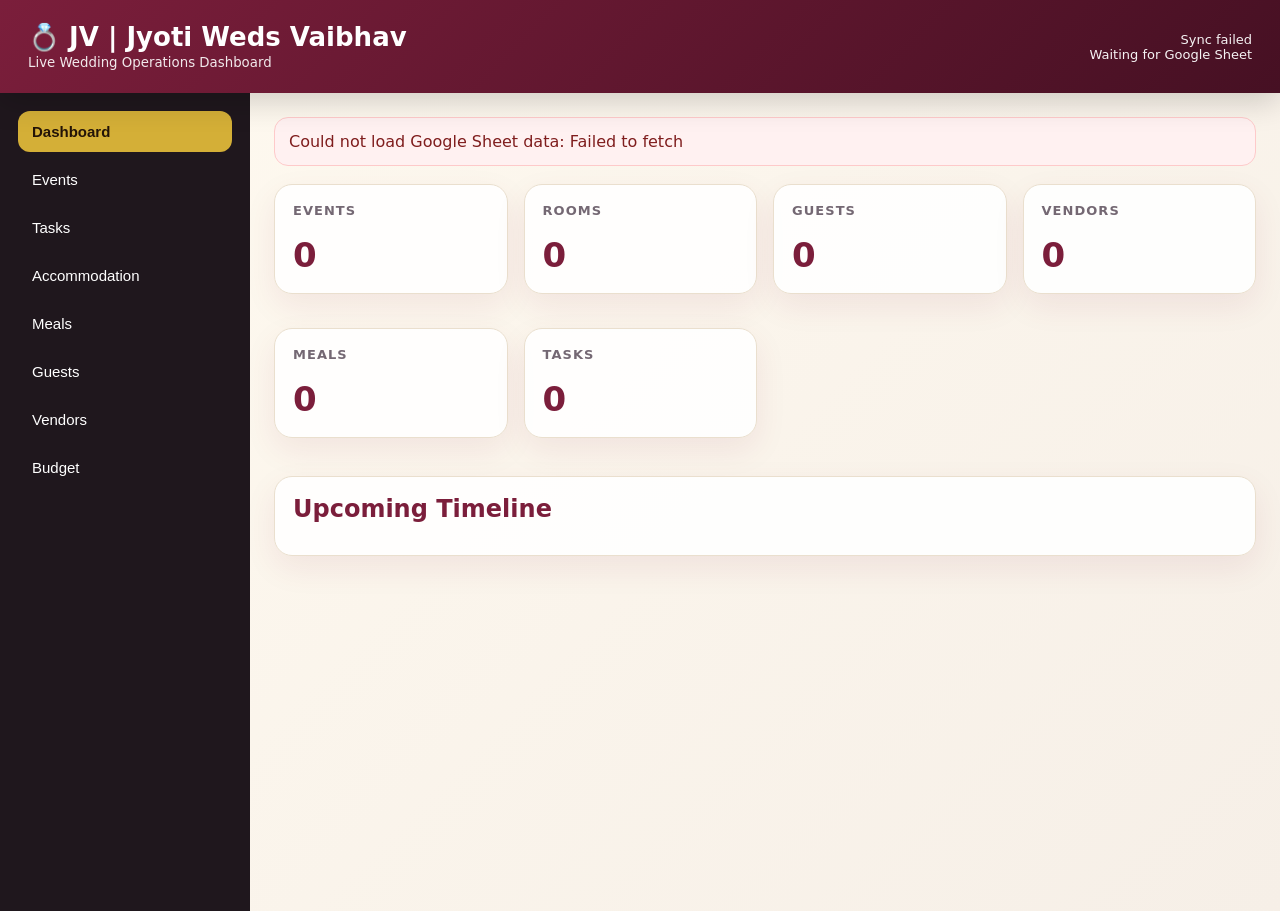
==== index.html @ 9db6c11b "Add files via upload" ====
<!DOCTYPE html>
<html lang="en">
<head>
  <meta charset="UTF-8" />
  <meta name="viewport" content="width=device-width, initial-scale=1.0" />
  <title>JV | Jyoti Weds Vaibhav</title>
  <link rel="stylesheet" href="styles.css" />
</head>
<body>
  <header>
    <div>
      <h1>💍 JV | Jyoti Weds Vaibhav</h1>
      <small>Live Wedding Operations Dashboard</small>
    </div>
    <div class="sync">
      <div id="syncStatus">Connecting...</div>
      <div id="lastUpdated">Waiting for Google Sheet</div>
    </div>
  </header>

  <div class="layout">
    <nav id="nav"></nav>

    <main>
      <div class="error" id="errorBox"></div>

      <section class="tab active" id="Dashboard">
        <div class="grid">
          <div class="card stat"><b>Events</b><strong id="statEvents">0</strong></div>
          <div class="card stat"><b>Rooms</b><strong id="statRooms">0</strong></div>
          <div class="card stat"><b>Guests</b><strong id="statGuests">0</strong></div>
          <div class="card stat"><b>Vendors</b><strong id="statVendors">0</strong></div>
          <div class="card stat"><b>Meals</b><strong id="statMeals">0</strong></div>
          <div class="card stat"><b>Tasks</b><strong id="statTasks">0</strong></div>
        </div>

        <div class="card">
          <h2>Upcoming Timeline</h2>
          <div class="timeline" id="dashboardTimeline"></div>
        </div>
      </section>

      <section class="tab" id="Events"><div class="card"><h2>Events</h2><div id="eventsTable"></div></div></section>
      <section class="tab" id="Tasks"><div class="card"><h2>Master Checklist / Tasks</h2><div id="tasksTable"></div></div></section>
      <section class="tab" id="Accommodation"><div class="card"><h2>Accommodation</h2><div class="room-grid" id="roomsGrid"></div></div></section>
      <section class="tab" id="Meals"><div class="card"><h2>Meals</h2><div id="mealsTable"></div></div></section>
      <section class="tab" id="Guests"><div class="card"><h2>Guests</h2><input class="search" id="guestSearch" placeholder="Search guests, phone, room..." /><div id="guestsTable"></div></div></section>
      <section class="tab" id="Vendors"><div class="card"><h2>Vendors</h2><div id="vendorsTable"></div></div></section>
      <section class="tab" id="Budget"><div class="card"><h2>Budget</h2><div id="budgetTable"></div></div></section>
    </main>
  </div>

  <script src="config.js"></script>
  <script src="app.js"></script>
</body>
</html>
---- styles.css ----
:root {
  --maroon:#7B1E3B;
  --gold:#D4AF37;
  --ivory:#FBF7EF;
  --ink:#241820;
  --muted:#746873;
  --card:#FFFFFF;
  --line:#eadfce;
}

* { box-sizing:border-box; }

body {
  margin:0;
  font-family:Inter, system-ui, -apple-system, BlinkMacSystemFont, "Segoe UI", sans-serif;
  background:linear-gradient(135deg,#fffaf0 0%,#f6efe7 100%);
  color:var(--ink);
}

header {
  background:linear-gradient(135deg,var(--maroon),#461023);
  color:#fff;
  padding:22px 28px;
  display:flex;
  justify-content:space-between;
  align-items:center;
  gap:20px;
  position:sticky;
  top:0;
  z-index:10;
  box-shadow:0 8px 30px rgba(0,0,0,.18);
}

header h1 { margin:0; font-size:26px; }
header small { opacity:.9; }
.sync { text-align:right; font-size:13px; opacity:.95; }

.layout {
  display:grid;
  grid-template-columns:250px 1fr;
  min-height:calc(100vh - 82px);
}

nav {
  background:#1f171d;
  color:white;
  padding:18px;
  position:sticky;
  top:82px;
  height:calc(100vh - 82px);
  overflow:auto;
}

nav button {
  display:block;
  width:100%;
  border:0;
  color:white;
  background:transparent;
  padding:12px 14px;
  border-radius:12px;
  text-align:left;
  cursor:pointer;
  margin-bottom:7px;
  font-size:15px;
}

nav button.active,
nav button:hover {
  background:var(--gold);
  color:#231408;
  font-weight:700;
}

main { padding:24px; overflow:auto; }
.tab { display:none; }
.tab.active { display:block; }

.grid {
  display:grid;
  grid-template-columns:repeat(auto-fit,minmax(210px,1fr));
  gap:16px;
  margin-bottom:20px;
}

.card {
  background:rgba(255,255,255,.9);
  border:1px solid var(--line);
  border-radius:18px;
  padding:18px;
  box-shadow:0 12px 32px rgba(123,30,59,.08);
  margin-bottom:18px;
}

.stat {
  min-height:110px;
  display:flex;
  flex-direction:column;
  justify-content:space-between;
}

.stat b {
  color:var(--muted);
  font-size:13px;
  text-transform:uppercase;
  letter-spacing:.08em;
}

.stat strong {
  font-size:34px;
  color:var(--maroon);
}

h2 { margin:0 0 14px; color:var(--maroon); }
h3 { margin:0 0 10px; }

table {
  width:100%;
  border-collapse:collapse;
  background:white;
  border-radius:14px;
  overflow:hidden;
}

th, td {
  padding:11px 12px;
  border-bottom:1px solid #eee4d8;
  text-align:left;
  font-size:14px;
  vertical-align:top;
}

th {
  background:#f5eadb;
  color:#4a2432;
}

.pill {
  display:inline-block;
  padding:4px 9px;
  border-radius:999px;
  background:#f1e7d8;
  font-size:12px;
  font-weight:700;
}

.status-completed { background:#dcfce7; color:#166534; }
.status-in-progress { background:#fef3c7; color:#92400e; }
.status-pending,
.status-planned,
.status-not-started { background:#f1e7d8; color:#5a3920; }
.status-cancelled { background:#fee2e2; color:#991b1b; }

.timeline {
  border-left:4px solid var(--gold);
  padding-left:18px;
}

.event {
  position:relative;
  padding:0 0 18px 0;
}

.event:before {
  content:"";
  position:absolute;
  left:-28px;
  top:4px;
  width:14px;
  height:14px;
  background:var(--maroon);
  border:3px solid var(--gold);
  border-radius:50%;
}

.room-grid {
  display:grid;
  grid-template-columns:repeat(auto-fit,minmax(160px,1fr));
  gap:14px;
}

.room-card {
  background:white;
  border:1px solid var(--line);
  border-radius:16px;
  padding:14px;
}

.search {
  width:100%;
  max-width:420px;
  padding:12px 14px;
  border-radius:12px;
  border:1px solid var(--line);
  margin-bottom:14px;
  font-size:15px;
}

.error {
  background:#fff1f1;
  border:1px solid #fecaca;
  color:#7f1d1d;
  padding:14px;
  border-radius:14px;
  margin-bottom:18px;
  display:none;
}

@media(max-width:800px) {
  header { display:block; }
  .sync { text-align:left; margin-top:8px; }
  .layout { grid-template-columns:1fr; }
  nav {
    position:relative;
    top:auto;
    height:auto;
    display:flex;
    overflow:auto;
    gap:8px;
  }
  nav button {
    white-space:nowrap;
    margin-bottom:0;
  }
}
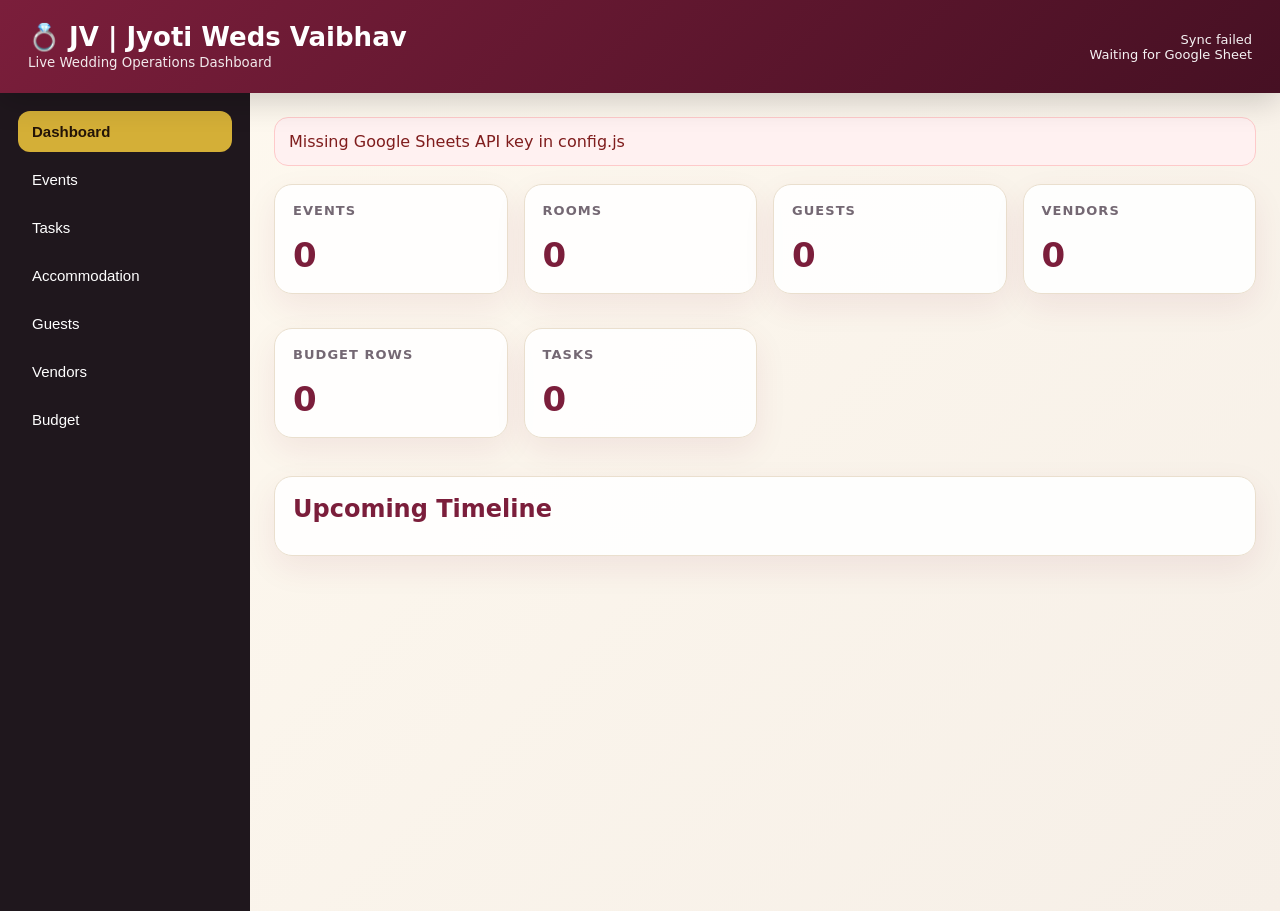
==== commit dad5268a: "Add files via upload" ====
--- a/index.html
+++ b/index.html
@@ -30,7 +30,7 @@
           <div class="card stat"><b>Rooms</b><strong id="statRooms">0</strong></div>
           <div class="card stat"><b>Guests</b><strong id="statGuests">0</strong></div>
           <div class="card stat"><b>Vendors</b><strong id="statVendors">0</strong></div>
-          <div class="card stat"><b>Meals</b><strong id="statMeals">0</strong></div>
+          <div class="card stat"><b>Budget Rows</b><strong id="statBudget">0</strong></div>
           <div class="card stat"><b>Tasks</b><strong id="statTasks">0</strong></div>
         </div>
 
@@ -42,8 +42,7 @@
 
       <section class="tab" id="Events"><div class="card"><h2>Events</h2><div id="eventsTable"></div></div></section>
       <section class="tab" id="Tasks"><div class="card"><h2>Master Checklist / Tasks</h2><div id="tasksTable"></div></div></section>
-      <section class="tab" id="Accommodation"><div class="card"><h2>Accommodation</h2><div class="room-grid" id="roomsGrid"></div></div></section>
-      <section class="tab" id="Meals"><div class="card"><h2>Meals</h2><div id="mealsTable"></div></div></section>
+      <section class="tab" id="Accommodation"><div class="card"><h2>Accommodation</h2><div id="roomsTable"></div></div></section>
       <section class="tab" id="Guests"><div class="card"><h2>Guests</h2><input class="search" id="guestSearch" placeholder="Search guests, phone, room..." /><div id="guestsTable"></div></div></section>
       <section class="tab" id="Vendors"><div class="card"><h2>Vendors</h2><div id="vendorsTable"></div></div></section>
       <section class="tab" id="Budget"><div class="card"><h2>Budget</h2><div id="budgetTable"></div></div></section>
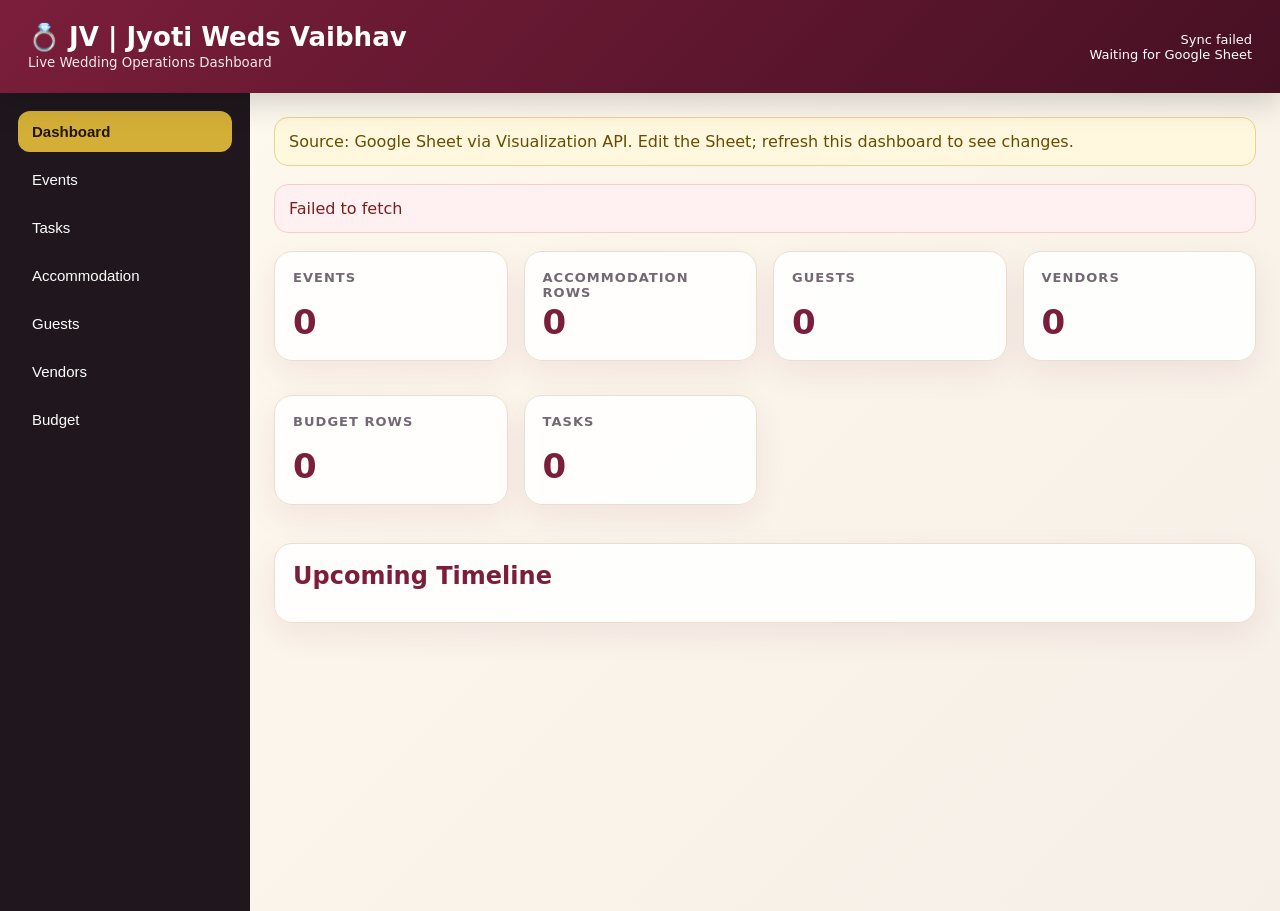
==== commit 3a088553: "Add files via upload" ====
--- a/index.html
+++ b/index.html
@@ -22,12 +22,15 @@
     <nav id="nav"></nav>
 
     <main>
+      <div class="notice">
+        Source: Google Sheet via Visualization API. Edit the Sheet; refresh this dashboard to see changes.
+      </div>
       <div class="error" id="errorBox"></div>
 
       <section class="tab active" id="Dashboard">
         <div class="grid">
           <div class="card stat"><b>Events</b><strong id="statEvents">0</strong></div>
-          <div class="card stat"><b>Rooms</b><strong id="statRooms">0</strong></div>
+          <div class="card stat"><b>Accommodation Rows</b><strong id="statRooms">0</strong></div>
           <div class="card stat"><b>Guests</b><strong id="statGuests">0</strong></div>
           <div class="card stat"><b>Vendors</b><strong id="statVendors">0</strong></div>
           <div class="card stat"><b>Budget Rows</b><strong id="statBudget">0</strong></div>
--- a/styles.css
+++ b/styles.css
@@ -1,10 +1,8 @@
 :root {
   --maroon:#7B1E3B;
   --gold:#D4AF37;
-  --ivory:#FBF7EF;
   --ink:#241820;
   --muted:#746873;
-  --card:#FFFFFF;
   --line:#eadfce;
 }
 
@@ -13,7 +11,7 @@
 body {
   margin:0;
   font-family:Inter, system-ui, -apple-system, BlinkMacSystemFont, "Segoe UI", sans-serif;
-  background:linear-gradient(135deg,#fffaf0 0%,#f6efe7 100%);
+  background:linear-gradient(135deg,#fffaf0,#f6efe7);
   color:var(--ink);
 }
 
@@ -33,7 +31,7 @@
 
 header h1 { margin:0; font-size:26px; }
 header small { opacity:.9; }
-.sync { text-align:right; font-size:13px; opacity:.95; }
+.sync { text-align:right; font-size:13px; }
 
 .layout {
   display:grid;
@@ -173,19 +171,6 @@
   border-radius:50%;
 }
 
-.room-grid {
-  display:grid;
-  grid-template-columns:repeat(auto-fit,minmax(160px,1fr));
-  gap:14px;
-}
-
-.room-card {
-  background:white;
-  border:1px solid var(--line);
-  border-radius:16px;
-  padding:14px;
-}
-
 .search {
   width:100%;
   max-width:420px;
@@ -194,6 +179,15 @@
   border:1px solid var(--line);
   margin-bottom:14px;
   font-size:15px;
+}
+
+.notice {
+  background:#fff8df;
+  border:1px solid #ead487;
+  color:#684c00;
+  padding:14px;
+  border-radius:14px;
+  margin-bottom:18px;
 }
 
 .error {
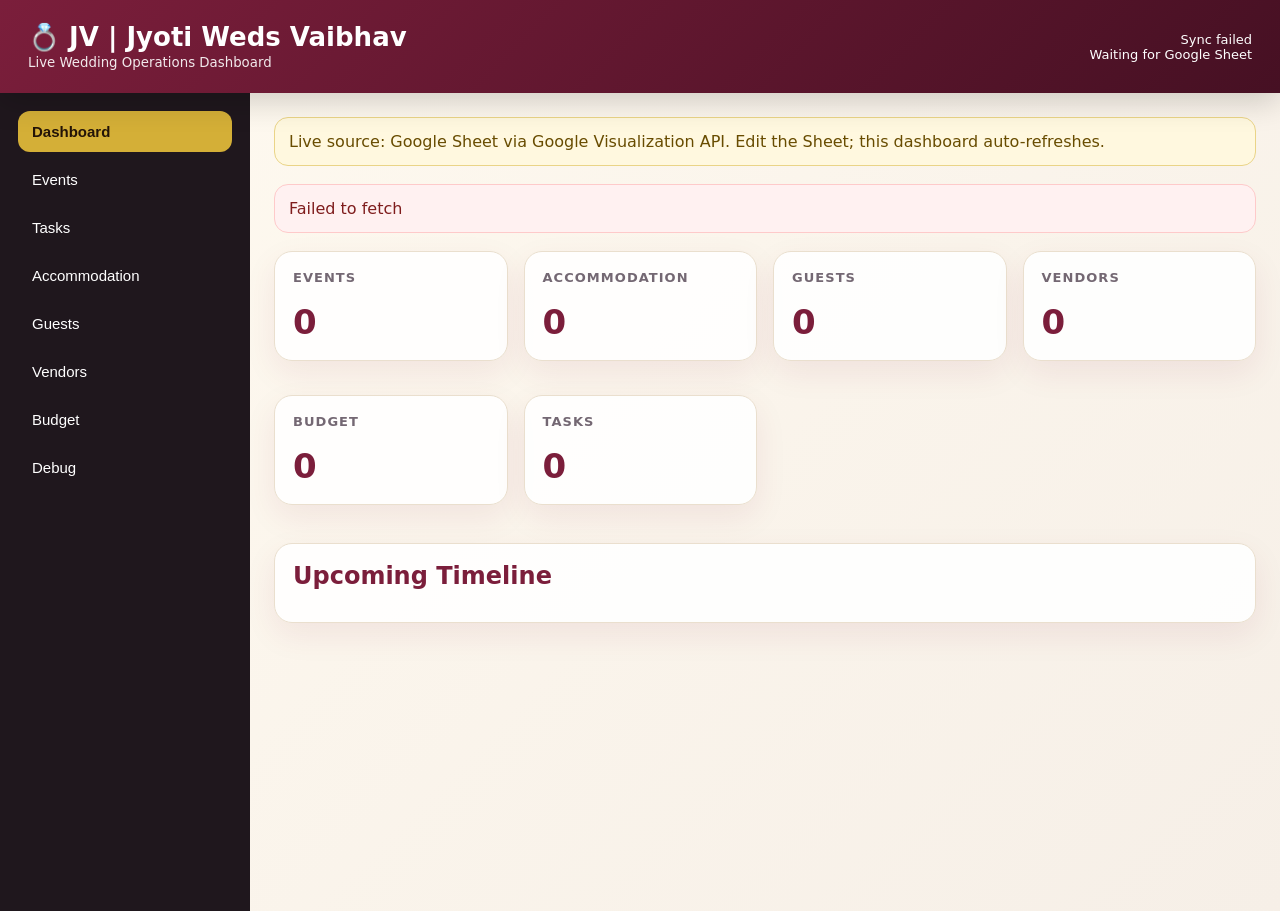
==== commit b10d629f: "Add files via upload" ====
--- a/index.html
+++ b/index.html
@@ -23,17 +23,18 @@
 
     <main>
       <div class="notice">
-        Source: Google Sheet via Visualization API. Edit the Sheet; refresh this dashboard to see changes.
+        Live source: Google Sheet via Google Visualization API. Edit the Sheet; this dashboard auto-refreshes.
       </div>
+
       <div class="error" id="errorBox"></div>
 
       <section class="tab active" id="Dashboard">
         <div class="grid">
           <div class="card stat"><b>Events</b><strong id="statEvents">0</strong></div>
-          <div class="card stat"><b>Accommodation Rows</b><strong id="statRooms">0</strong></div>
+          <div class="card stat"><b>Accommodation</b><strong id="statRooms">0</strong></div>
           <div class="card stat"><b>Guests</b><strong id="statGuests">0</strong></div>
           <div class="card stat"><b>Vendors</b><strong id="statVendors">0</strong></div>
-          <div class="card stat"><b>Budget Rows</b><strong id="statBudget">0</strong></div>
+          <div class="card stat"><b>Budget</b><strong id="statBudget">0</strong></div>
           <div class="card stat"><b>Tasks</b><strong id="statTasks">0</strong></div>
         </div>
 
@@ -49,10 +50,11 @@
       <section class="tab" id="Guests"><div class="card"><h2>Guests</h2><input class="search" id="guestSearch" placeholder="Search guests, phone, room..." /><div id="guestsTable"></div></div></section>
       <section class="tab" id="Vendors"><div class="card"><h2>Vendors</h2><div id="vendorsTable"></div></div></section>
       <section class="tab" id="Budget"><div class="card"><h2>Budget</h2><div id="budgetTable"></div></div></section>
+      <section class="tab" id="Debug"><div class="card"><h2>Debug</h2><pre id="debugBox">Loading...</pre></div></section>
     </main>
   </div>
 
-  <script src="config.js"></script>
-  <script src="app.js"></script>
+  <script src="config.js?v=visualization-api-v2"></script>
+  <script src="app.js?v=visualization-api-v2"></script>
 </body>
 </html>
--- a/styles.css
+++ b/styles.css
@@ -5,16 +5,13 @@
   --muted:#746873;
   --line:#eadfce;
 }
-
 * { box-sizing:border-box; }
-
 body {
   margin:0;
   font-family:Inter, system-ui, -apple-system, BlinkMacSystemFont, "Segoe UI", sans-serif;
   background:linear-gradient(135deg,#fffaf0,#f6efe7);
   color:var(--ink);
 }
-
 header {
   background:linear-gradient(135deg,var(--maroon),#461023);
   color:#fff;
@@ -28,17 +25,10 @@
   z-index:10;
   box-shadow:0 8px 30px rgba(0,0,0,.18);
 }
-
 header h1 { margin:0; font-size:26px; }
 header small { opacity:.9; }
 .sync { text-align:right; font-size:13px; }
-
-.layout {
-  display:grid;
-  grid-template-columns:250px 1fr;
-  min-height:calc(100vh - 82px);
-}
-
+.layout { display:grid; grid-template-columns:250px 1fr; min-height:calc(100vh - 82px); }
 nav {
   background:#1f171d;
   color:white;
@@ -48,7 +38,6 @@
   height:calc(100vh - 82px);
   overflow:auto;
 }
-
 nav button {
   display:block;
   width:100%;
@@ -62,25 +51,11 @@
   margin-bottom:7px;
   font-size:15px;
 }
-
-nav button.active,
-nav button:hover {
-  background:var(--gold);
-  color:#231408;
-  font-weight:700;
-}
-
+nav button.active, nav button:hover { background:var(--gold); color:#231408; font-weight:700; }
 main { padding:24px; overflow:auto; }
 .tab { display:none; }
 .tab.active { display:block; }
-
-.grid {
-  display:grid;
-  grid-template-columns:repeat(auto-fit,minmax(210px,1fr));
-  gap:16px;
-  margin-bottom:20px;
-}
-
+.grid { display:grid; grid-template-columns:repeat(auto-fit,minmax(210px,1fr)); gap:16px; margin-bottom:20px; }
 .card {
   background:rgba(255,255,255,.9);
   border:1px solid var(--line);
@@ -89,76 +64,21 @@
   box-shadow:0 12px 32px rgba(123,30,59,.08);
   margin-bottom:18px;
 }
-
-.stat {
-  min-height:110px;
-  display:flex;
-  flex-direction:column;
-  justify-content:space-between;
-}
-
-.stat b {
-  color:var(--muted);
-  font-size:13px;
-  text-transform:uppercase;
-  letter-spacing:.08em;
-}
-
-.stat strong {
-  font-size:34px;
-  color:var(--maroon);
-}
-
+.stat { min-height:110px; display:flex; flex-direction:column; justify-content:space-between; }
+.stat b { color:var(--muted); font-size:13px; text-transform:uppercase; letter-spacing:.08em; }
+.stat strong { font-size:34px; color:var(--maroon); }
 h2 { margin:0 0 14px; color:var(--maroon); }
 h3 { margin:0 0 10px; }
-
-table {
-  width:100%;
-  border-collapse:collapse;
-  background:white;
-  border-radius:14px;
-  overflow:hidden;
-}
-
-th, td {
-  padding:11px 12px;
-  border-bottom:1px solid #eee4d8;
-  text-align:left;
-  font-size:14px;
-  vertical-align:top;
-}
-
-th {
-  background:#f5eadb;
-  color:#4a2432;
-}
-
-.pill {
-  display:inline-block;
-  padding:4px 9px;
-  border-radius:999px;
-  background:#f1e7d8;
-  font-size:12px;
-  font-weight:700;
-}
-
+table { width:100%; border-collapse:collapse; background:white; border-radius:14px; overflow:hidden; }
+th, td { padding:11px 12px; border-bottom:1px solid #eee4d8; text-align:left; font-size:14px; vertical-align:top; }
+th { background:#f5eadb; color:#4a2432; }
+.pill { display:inline-block; padding:4px 9px; border-radius:999px; background:#f1e7d8; font-size:12px; font-weight:700; }
 .status-completed { background:#dcfce7; color:#166534; }
 .status-in-progress { background:#fef3c7; color:#92400e; }
-.status-pending,
-.status-planned,
-.status-not-started { background:#f1e7d8; color:#5a3920; }
+.status-pending, .status-planned, .status-not-started { background:#f1e7d8; color:#5a3920; }
 .status-cancelled { background:#fee2e2; color:#991b1b; }
-
-.timeline {
-  border-left:4px solid var(--gold);
-  padding-left:18px;
-}
-
-.event {
-  position:relative;
-  padding:0 0 18px 0;
-}
-
+.timeline { border-left:4px solid var(--gold); padding-left:18px; }
+.event { position:relative; padding:0 0 18px 0; }
 .event:before {
   content:"";
   position:absolute;
@@ -170,17 +90,7 @@
   border:3px solid var(--gold);
   border-radius:50%;
 }
-
-.search {
-  width:100%;
-  max-width:420px;
-  padding:12px 14px;
-  border-radius:12px;
-  border:1px solid var(--line);
-  margin-bottom:14px;
-  font-size:15px;
-}
-
+.search { width:100%; max-width:420px; padding:12px 14px; border-radius:12px; border:1px solid var(--line); margin-bottom:14px; font-size:15px; }
 .notice {
   background:#fff8df;
   border:1px solid #ead487;
@@ -189,7 +99,6 @@
   border-radius:14px;
   margin-bottom:18px;
 }
-
 .error {
   background:#fff1f1;
   border:1px solid #fecaca;
@@ -199,21 +108,18 @@
   margin-bottom:18px;
   display:none;
 }
-
+pre {
+  white-space:pre-wrap;
+  background:#241820;
+  color:#fff8df;
+  padding:14px;
+  border-radius:12px;
+  overflow:auto;
+}
 @media(max-width:800px) {
   header { display:block; }
   .sync { text-align:left; margin-top:8px; }
   .layout { grid-template-columns:1fr; }
-  nav {
-    position:relative;
-    top:auto;
-    height:auto;
-    display:flex;
-    overflow:auto;
-    gap:8px;
-  }
-  nav button {
-    white-space:nowrap;
-    margin-bottom:0;
-  }
+  nav { position:relative; top:auto; height:auto; display:flex; overflow:auto; gap:8px; }
+  nav button { white-space:nowrap; margin-bottom:0; }
 }
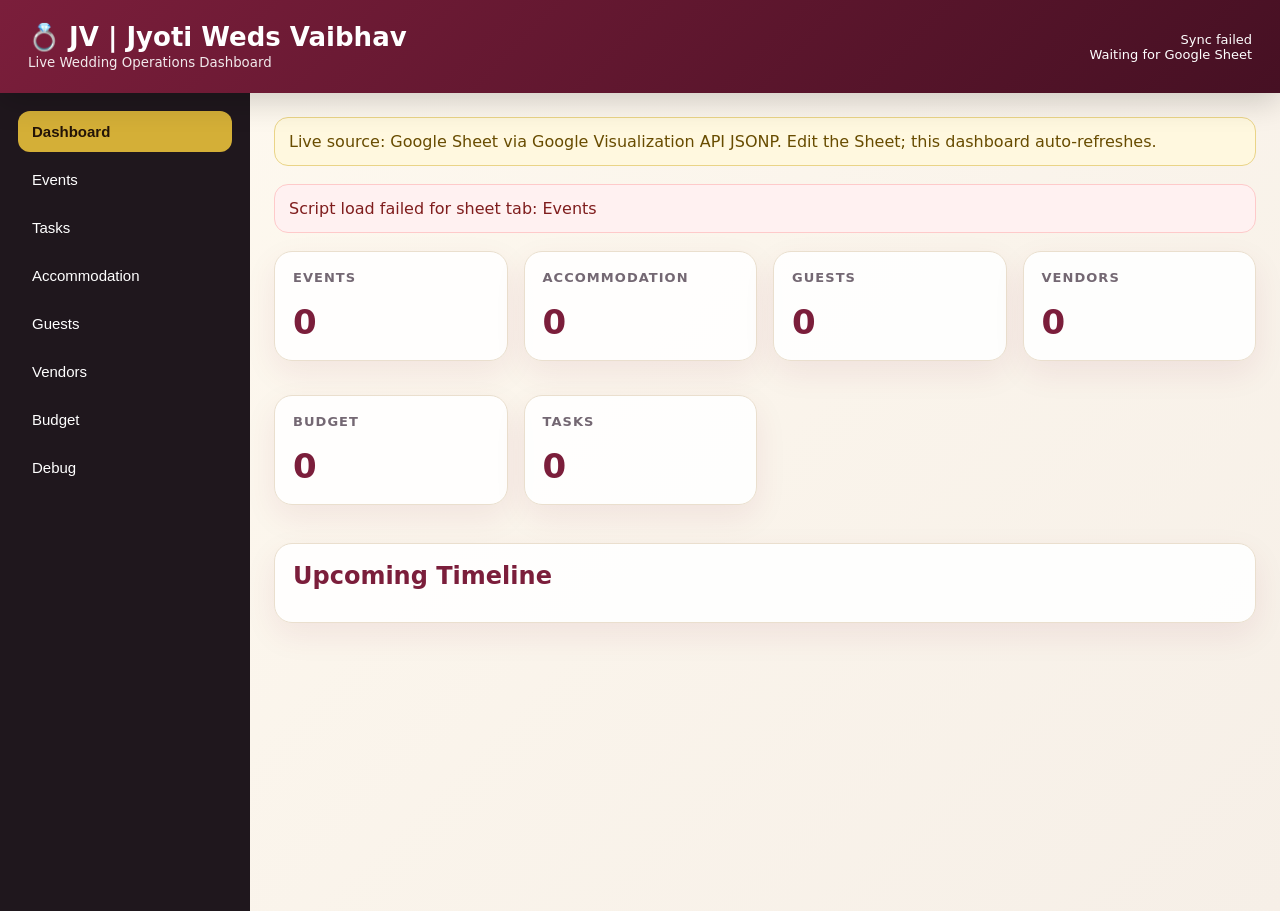
==== commit f3a139f7: "Add files via upload" ====
--- a/index.html
+++ b/index.html
@@ -4,7 +4,7 @@
   <meta charset="UTF-8" />
   <meta name="viewport" content="width=device-width, initial-scale=1.0" />
   <title>JV | Jyoti Weds Vaibhav</title>
-  <link rel="stylesheet" href="styles.css" />
+  <link rel="stylesheet" href="styles.css?v=jsonp-v3" />
 </head>
 <body>
   <header>
@@ -23,7 +23,7 @@
 
     <main>
       <div class="notice">
-        Live source: Google Sheet via Google Visualization API. Edit the Sheet; this dashboard auto-refreshes.
+        Live source: Google Sheet via Google Visualization API JSONP. Edit the Sheet; this dashboard auto-refreshes.
       </div>
 
       <div class="error" id="errorBox"></div>
@@ -54,7 +54,7 @@
     </main>
   </div>
 
-  <script src="config.js?v=visualization-api-v2"></script>
-  <script src="app.js?v=visualization-api-v2"></script>
+  <script src="config.js?v=jsonp-v3"></script>
+  <script src="app.js?v=jsonp-v3"></script>
 </body>
 </html>
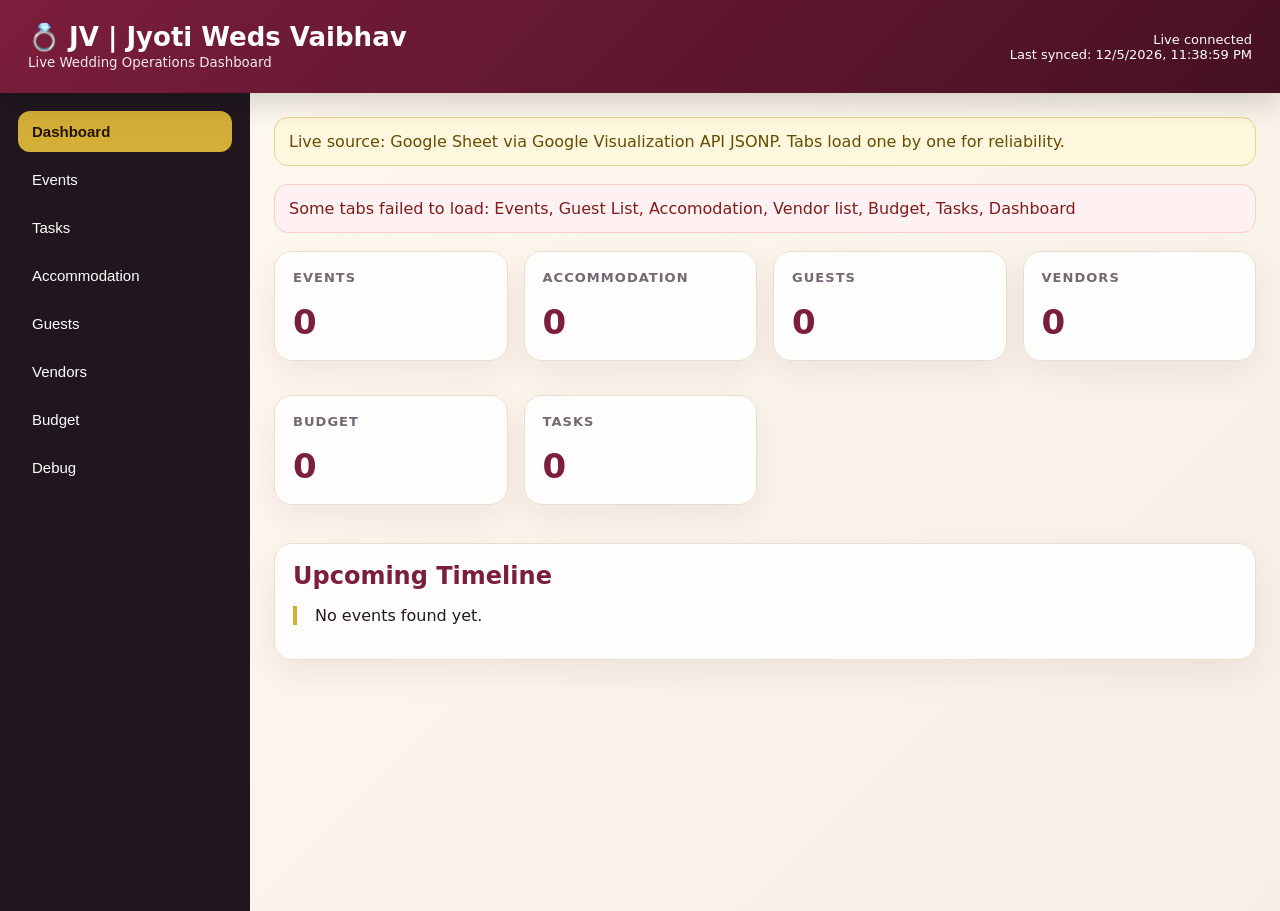
==== commit 072aaa4a: "Add files via upload" ====
--- a/index.html
+++ b/index.html
@@ -4,7 +4,7 @@
   <meta charset="UTF-8" />
   <meta name="viewport" content="width=device-width, initial-scale=1.0" />
   <title>JV | Jyoti Weds Vaibhav</title>
-  <link rel="stylesheet" href="styles.css?v=jsonp-v3" />
+  <link rel="stylesheet" href="styles.css?v=sequential-v4" />
 </head>
 <body>
   <header>
@@ -23,7 +23,7 @@
 
     <main>
       <div class="notice">
-        Live source: Google Sheet via Google Visualization API JSONP. Edit the Sheet; this dashboard auto-refreshes.
+        Live source: Google Sheet via Google Visualization API JSONP. Tabs load one by one for reliability.
       </div>
 
       <div class="error" id="errorBox"></div>
@@ -54,7 +54,7 @@
     </main>
   </div>
 
-  <script src="config.js?v=jsonp-v3"></script>
-  <script src="app.js?v=jsonp-v3"></script>
+  <script src="config.js?v=sequential-v4"></script>
+  <script src="app.js?v=sequential-v4"></script>
 </body>
 </html>
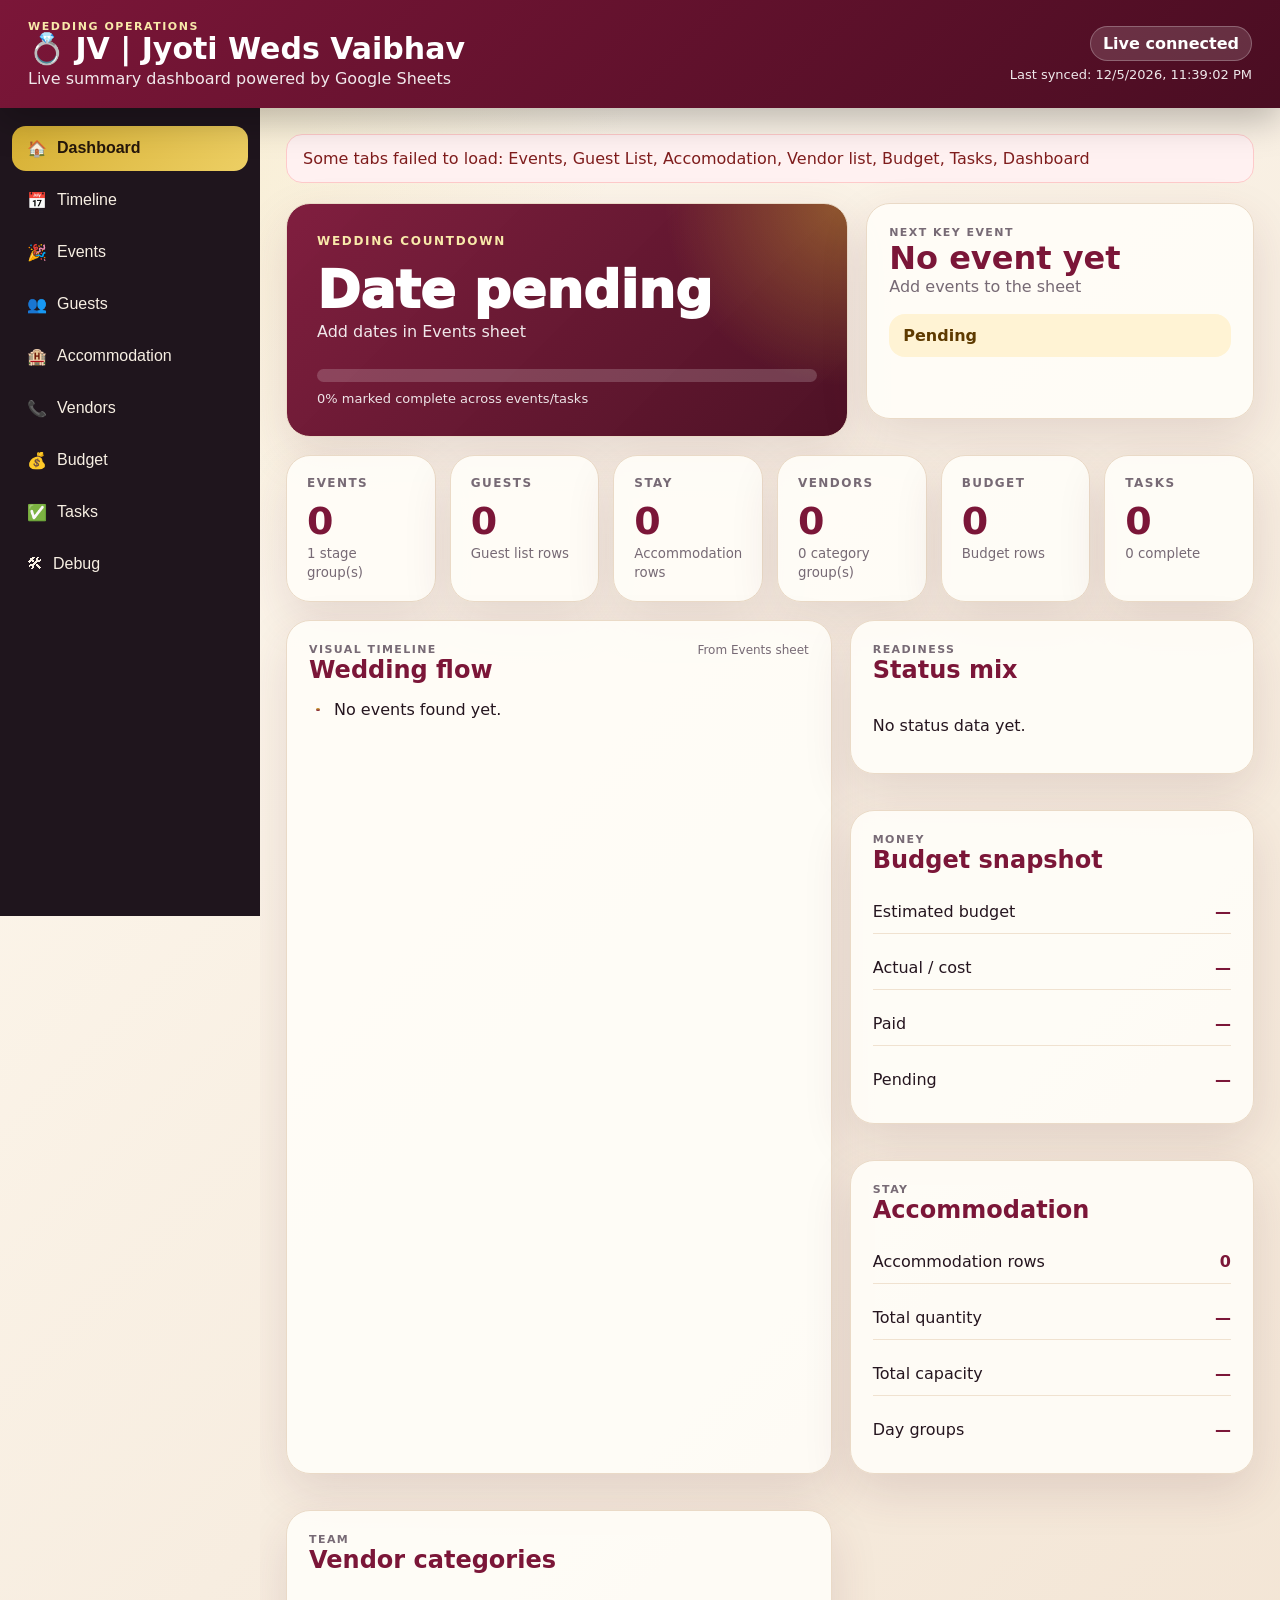
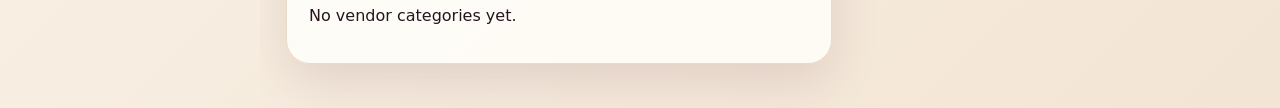
==== commit 928f7dc4: "Rename JV_Beautiful_Dashboard.html to index.html" ====
--- a/index.html
+++ b/index.html
@@ -1,60 +1,718 @@
 <!DOCTYPE html>
 <html lang="en">
 <head>
-  <meta charset="UTF-8" />
-  <meta name="viewport" content="width=device-width, initial-scale=1.0" />
-  <title>JV | Jyoti Weds Vaibhav</title>
-  <link rel="stylesheet" href="styles.css?v=sequential-v4" />
+<meta charset="UTF-8" />
+<meta name="viewport" content="width=device-width, initial-scale=1.0" />
+<title>JV | Jyoti Weds Vaibhav</title>
+<style>
+:root {
+  --maroon:#7b1638;
+  --maroon2:#4a0d22;
+  --gold:#d6af32;
+  --cream:#fff8ed;
+  --card:#fffdf8;
+  --ink:#25151f;
+  --muted:#776a75;
+  --line:#eadac7;
+  --green:#15803d;
+  --amber:#a16207;
+  --red:#b91c1c;
+  --shadow:0 18px 48px rgba(92, 35, 55, .13);
+}
+* { box-sizing:border-box; }
+body {
+  margin:0;
+  font-family:Inter, system-ui, -apple-system, BlinkMacSystemFont, "Segoe UI", sans-serif;
+  color:var(--ink);
+  background:
+    radial-gradient(circle at top left, rgba(214,175,50,.20), transparent 30%),
+    linear-gradient(135deg,#fffaf0,#f7ede0 60%,#f3e5d5);
+}
+.topbar {
+  min-height:92px;
+  padding:20px 28px;
+  background:linear-gradient(135deg,var(--maroon),var(--maroon2));
+  color:white;
+  display:flex;
+  justify-content:space-between;
+  align-items:center;
+  position:sticky;
+  top:0;
+  z-index:20;
+  box-shadow:0 12px 34px rgba(0,0,0,.25);
+}
+.topbar h1 { margin:0; font-size:30px; line-height:1.05; }
+.topbar p { margin:4px 0 0; opacity:.9; }
+.eyebrow {
+  text-transform:uppercase;
+  letter-spacing:.14em;
+  font-size:11px;
+  font-weight:900;
+  color:#f8e9aa;
+}
+.sync { text-align:right; }
+.sync-pill {
+  display:inline-flex;
+  padding:7px 12px;
+  border-radius:999px;
+  background:rgba(255,255,255,.14);
+  border:1px solid rgba(255,255,255,.25);
+  font-weight:800;
+}
+.sync-time { margin-top:6px; font-size:13px; opacity:.9; }
+
+.shell { display:grid; grid-template-columns:260px 1fr; min-height:calc(100vh - 92px); }
+.sidebar {
+  background:#1f151d;
+  padding:18px 12px;
+  position:sticky;
+  top:92px;
+  height:calc(100vh - 92px);
+  overflow:auto;
+}
+.sidebar button {
+  width:100%;
+  border:0;
+  background:transparent;
+  color:#f7efe3;
+  display:flex;
+  gap:10px;
+  align-items:center;
+  padding:13px 15px;
+  margin-bottom:7px;
+  border-radius:14px;
+  font-size:16px;
+  cursor:pointer;
+  text-align:left;
+}
+.sidebar button.active,.sidebar button:hover {
+  background:linear-gradient(135deg,var(--gold),#edcf64);
+  color:#25170b;
+  font-weight:900;
+}
+main { padding:26px; overflow:auto; }
+.tab { display:none; }
+.tab.active { display:block; }
+.notice,.error {
+  border-radius:16px;
+  padding:14px 16px;
+  margin-bottom:20px;
+  border:1px solid;
+}
+.notice { background:#fff8df; border-color:#ead487; color:#684c00; }
+.error { background:#fff1f1; border-color:#fecaca; color:#7f1d1d; display:none; }
+
+.hero-grid { display:grid; grid-template-columns:1.45fr 1fr; gap:18px; margin-bottom:18px; }
+.hero,.panel,.kpi {
+  background:rgba(255,253,248,.93);
+  border:1px solid var(--line);
+  border-radius:24px;
+  box-shadow:var(--shadow);
+}
+.hero {
+  min-height:230px;
+  padding:30px;
+  color:white;
+  background:
+    radial-gradient(circle at top right, rgba(214,175,50,.43), transparent 30%),
+    linear-gradient(135deg,rgba(123,22,56,.96),rgba(74,13,34,.98));
+}
+.hero-label { text-transform:uppercase; letter-spacing:.14em; font-size:12px; font-weight:900; color:#f8e9aa; }
+.hero-title { font-size:52px; font-weight:950; margin:12px 0 2px; }
+.hero-subtitle { opacity:.9; }
+.progress-track { height:13px; border-radius:999px; overflow:hidden; background:rgba(255,255,255,.18); margin-top:28px; }
+.progress-fill { height:100%; width:0%; border-radius:999px; background:linear-gradient(90deg,var(--gold),#fff1b8); }
+.progress-caption { margin-top:9px; font-size:13px; opacity:.88; }
+
+.next { padding:24px; }
+.kicker { text-transform:uppercase; letter-spacing:.13em; color:var(--muted); font-size:11px; font-weight:900; }
+.next h2 { margin:10px 0 8px; font-size:32px; color:var(--maroon); }
+.muted { color:var(--muted); }
+.status-large {
+  margin-top:18px;
+  padding:12px 14px;
+  border-radius:16px;
+  background:#fff3d4;
+  color:#5e3a00;
+  font-weight:900;
+}
+
+.kpi-grid { display:grid; grid-template-columns:repeat(6,minmax(135px,1fr)); gap:14px; margin-bottom:18px; }
+.kpi { padding:20px; }
+.kpi span { display:block; color:var(--muted); font-size:12px; font-weight:900; text-transform:uppercase; letter-spacing:.12em; }
+.kpi strong { display:block; color:var(--maroon); font-size:38px; margin-top:9px; }
+.kpi small { color:var(--muted); }
+
+.dashboard-grid { display:grid; grid-template-columns:1.35fr 1fr; gap:18px; }
+.panel { padding:22px; margin-bottom:18px; }
+.panel.wide { grid-row:span 3; }
+.panel-head { display:flex; justify-content:space-between; gap:12px; margin-bottom:16px; }
+.panel h2 { margin:0; color:var(--maroon); }
+.tiny { color:var(--muted); font-size:12px; }
+
+.timeline { position:relative; padding-left:25px; }
+.timeline:before { content:""; position:absolute; left:7px; top:8px; bottom:8px; width:4px; border-radius:999px; background:linear-gradient(var(--gold),var(--maroon)); }
+.timeline-item { position:relative; padding:0 0 23px 18px; }
+.timeline-dot { position:absolute; left:-25px; top:4px; width:18px; height:18px; border-radius:999px; background:var(--maroon); border:4px solid var(--gold); }
+.timeline-title { font-size:18px; font-weight:950; }
+.timeline-meta { margin-top:4px; font-weight:800; }
+.timeline-note { margin-top:2px; color:var(--muted); font-size:13px; }
+
+.full-timeline { display:grid; gap:18px; }
+.date-group { background:white; border:1px solid var(--line); border-radius:20px; overflow:hidden; }
+.date-heading { padding:14px 18px; background:#f7ead5; color:var(--maroon); font-weight:950; }
+.date-events { padding:15px 18px; }
+
+.bar-list { display:grid; gap:12px; }
+.bar-row { display:grid; grid-template-columns:110px 1fr 42px; gap:10px; align-items:center; }
+.bar-track { height:12px; border-radius:999px; background:#f1e7d8; overflow:hidden; }
+.bar-fill { height:100%; border-radius:999px; background:linear-gradient(90deg,var(--maroon),var(--gold)); }
+
+.snapshot { display:grid; gap:12px; }
+.snapshot-row { display:flex; justify-content:space-between; gap:12px; padding:12px 0; border-bottom:1px solid #f0e2d0; }
+.snapshot-row:last-child { border-bottom:0; }
+.snapshot-row strong { color:var(--maroon); }
+.tag-cloud { display:flex; flex-wrap:wrap; gap:10px; }
+.tag { padding:9px 11px; border-radius:999px; background:#f6ead8; border:1px solid var(--line); font-weight:900; }
+
+.search { width:100%; max-width:480px; padding:13px 15px; border-radius:14px; border:1px solid var(--line); margin:8px 0 16px; font-size:15px; }
+table { width:100%; border-collapse:separate; border-spacing:0; background:white; border-radius:18px; overflow:hidden; }
+th,td { padding:12px 13px; border-bottom:1px solid #eee1d0; text-align:left; font-size:14px; vertical-align:top; }
+th { background:#f6ead8; color:#4c2635; font-weight:950; }
+tr:last-child td { border-bottom:0; }
+.pill { display:inline-flex; padding:5px 10px; border-radius:999px; font-size:12px; font-weight:900; background:#f1e7d8; }
+.status-completed,.status-done { background:#dcfce7; color:#166534; }
+.status-in-progress { background:#fef3c7; color:#92400e; }
+.status-not-started,.status-planned,.status-pending { background:#f1e7d8; color:#5a3920; }
+.status-cancelled { background:#fee2e2; color:#991b1b; }
+pre { white-space:pre-wrap; background:#241820; color:#fff8df; padding:14px; border-radius:14px; overflow:auto; }
+
+@media(max-width:1100px) {
+  .kpi-grid { grid-template-columns:repeat(3,1fr); }
+  .dashboard-grid,.hero-grid { grid-template-columns:1fr; }
+}
+@media(max-width:760px) {
+  .topbar { display:block; }
+  .sync { text-align:left; margin-top:12px; }
+  .shell { grid-template-columns:1fr; }
+  .sidebar { position:relative; top:auto; height:auto; display:flex; gap:8px; overflow:auto; }
+  .sidebar button { white-space:nowrap; margin-bottom:0; }
+  main { padding:16px; }
+  .kpi-grid { grid-template-columns:repeat(2,1fr); }
+  .hero-title { font-size:38px; }
+}
+</style>
 </head>
 <body>
-  <header>
-    <div>
-      <h1>💍 JV | Jyoti Weds Vaibhav</h1>
-      <small>Live Wedding Operations Dashboard</small>
-    </div>
-    <div class="sync">
-      <div id="syncStatus">Connecting...</div>
-      <div id="lastUpdated">Waiting for Google Sheet</div>
-    </div>
-  </header>
-
-  <div class="layout">
-    <nav id="nav"></nav>
-
-    <main>
-      <div class="notice">
-        Live source: Google Sheet via Google Visualization API JSONP. Tabs load one by one for reliability.
+<header class="topbar">
+  <div>
+    <div class="eyebrow">Wedding Operations</div>
+    <h1>💍 JV | Jyoti Weds Vaibhav</h1>
+    <p>Live summary dashboard powered by Google Sheets</p>
+  </div>
+  <div class="sync">
+    <div id="syncStatus" class="sync-pill">Connecting…</div>
+    <div id="lastUpdated" class="sync-time">Waiting for Google Sheet</div>
+  </div>
+</header>
+
+<div class="shell">
+  <nav id="nav" class="sidebar"></nav>
+  <main>
+    <div id="errorBox" class="error"></div>
+
+    <section id="Dashboard" class="tab active">
+      <div class="hero-grid">
+        <div class="hero">
+          <div class="hero-label">Wedding countdown</div>
+          <div id="countdownMain" class="hero-title">Loading…</div>
+          <div id="countdownSub" class="hero-subtitle">Reading event dates</div>
+          <div class="progress-track"><div id="planningProgress" class="progress-fill"></div></div>
+          <div id="planningCaption" class="progress-caption">Planning progress will appear here</div>
+        </div>
+        <div class="next panel">
+          <div class="kicker">Next key event</div>
+          <h2 id="nextEventName">Loading…</h2>
+          <div id="nextEventMeta" class="muted">Checking timeline</div>
+          <div id="nextEventStatus" class="status-large">—</div>
+        </div>
       </div>
 
-      <div class="error" id="errorBox"></div>
-
-      <section class="tab active" id="Dashboard">
-        <div class="grid">
-          <div class="card stat"><b>Events</b><strong id="statEvents">0</strong></div>
-          <div class="card stat"><b>Accommodation</b><strong id="statRooms">0</strong></div>
-          <div class="card stat"><b>Guests</b><strong id="statGuests">0</strong></div>
-          <div class="card stat"><b>Vendors</b><strong id="statVendors">0</strong></div>
-          <div class="card stat"><b>Budget</b><strong id="statBudget">0</strong></div>
-          <div class="card stat"><b>Tasks</b><strong id="statTasks">0</strong></div>
+      <div class="kpi-grid">
+        <div class="kpi"><span>Events</span><strong id="statEvents">0</strong><small id="eventBreakdown">Timeline</small></div>
+        <div class="kpi"><span>Guests</span><strong id="statGuests">0</strong><small id="guestBreakdown">Guest rows</small></div>
+        <div class="kpi"><span>Stay</span><strong id="statRooms">0</strong><small id="roomBreakdown">Accommodation</small></div>
+        <div class="kpi"><span>Vendors</span><strong id="statVendors">0</strong><small id="vendorBreakdown">Vendor rows</small></div>
+        <div class="kpi"><span>Budget</span><strong id="statBudget">0</strong><small id="budgetBreakdown">Budget rows</small></div>
+        <div class="kpi"><span>Tasks</span><strong id="statTasks">0</strong><small id="taskBreakdown">Checklist</small></div>
+      </div>
+
+      <div class="dashboard-grid">
+        <div class="panel wide">
+          <div class="panel-head">
+            <div><div class="kicker">Visual timeline</div><h2>Wedding flow</h2></div>
+            <div class="tiny">From Events sheet</div>
+          </div>
+          <div id="dashboardTimeline" class="timeline"></div>
         </div>
 
-        <div class="card">
-          <h2>Upcoming Timeline</h2>
-          <div class="timeline" id="dashboardTimeline"></div>
-        </div>
-      </section>
-
-      <section class="tab" id="Events"><div class="card"><h2>Events</h2><div id="eventsTable"></div></div></section>
-      <section class="tab" id="Tasks"><div class="card"><h2>Master Checklist / Tasks</h2><div id="tasksTable"></div></div></section>
-      <section class="tab" id="Accommodation"><div class="card"><h2>Accommodation</h2><div id="roomsTable"></div></div></section>
-      <section class="tab" id="Guests"><div class="card"><h2>Guests</h2><input class="search" id="guestSearch" placeholder="Search guests, phone, room..." /><div id="guestsTable"></div></div></section>
-      <section class="tab" id="Vendors"><div class="card"><h2>Vendors</h2><div id="vendorsTable"></div></div></section>
-      <section class="tab" id="Budget"><div class="card"><h2>Budget</h2><div id="budgetTable"></div></div></section>
-      <section class="tab" id="Debug"><div class="card"><h2>Debug</h2><pre id="debugBox">Loading...</pre></div></section>
-    </main>
-  </div>
-
-  <script src="config.js?v=sequential-v4"></script>
-  <script src="app.js?v=sequential-v4"></script>
+        <div class="panel"><div class="panel-head"><div><div class="kicker">Readiness</div><h2>Status mix</h2></div></div><div id="statusBars" class="bar-list"></div></div>
+        <div class="panel"><div class="panel-head"><div><div class="kicker">Money</div><h2>Budget snapshot</h2></div></div><div id="budgetSnapshot" class="snapshot"></div></div>
+        <div class="panel"><div class="panel-head"><div><div class="kicker">Stay</div><h2>Accommodation</h2></div></div><div id="accommodationSummary" class="snapshot"></div></div>
+        <div class="panel"><div class="panel-head"><div><div class="kicker">Team</div><h2>Vendor categories</h2></div></div><div id="vendorSummary" class="tag-cloud"></div></div>
+      </div>
+    </section>
+
+    <section id="Timeline" class="tab"><div class="panel"><div class="panel-head"><div><div class="kicker">Full schedule</div><h2>Timeline by date</h2></div></div><div id="fullTimeline" class="full-timeline"></div></div></section>
+    <section id="Events" class="tab"><div class="panel"><h2>Events</h2><div id="eventsTable"></div></div></section>
+    <section id="Guests" class="tab"><div class="panel"><h2>Guests</h2><input id="guestSearch" class="search" placeholder="Search guests, phone, room, RSVP..." /><div id="guestsTable"></div></div></section>
+    <section id="Accommodation" class="tab"><div class="panel"><h2>Accommodation</h2><div id="roomsTable"></div></div></section>
+    <section id="Vendors" class="tab"><div class="panel"><h2>Vendors</h2><div id="vendorsTable"></div></div></section>
+    <section id="Budget" class="tab"><div class="panel"><h2>Budget</h2><div id="budgetTable"></div></div></section>
+    <section id="Tasks" class="tab"><div class="panel"><h2>Tasks</h2><div id="tasksTable"></div></div></section>
+    <section id="Debug" class="tab"><div class="panel"><h2>Debug</h2><pre id="debugBox">Loading…</pre></div></section>
+  </main>
+</div>
+
+<script>
+const CONFIG = {
+  spreadsheetId: "1NQOVXmsPdEb3VvGHgDaZfrIao-2azJ_08v97xi2_1xc",
+  autoRefreshMs: 60000,
+  sheets: {
+    events: "Events",
+    guests: "Guest List",
+    rooms: "Accomodation",
+    vendors: "Vendor list",
+    budget: "Budget",
+    tasks: "Tasks",
+    dashboard: "Dashboard"
+  }
+};
+
+let DATA = { events: [], tasks: [], rooms: [], guests: [], vendors: [], budget: [], dashboard: [] };
+let DEBUG = [];
+let CURRENT_RESOLVE = null;
+let CURRENT_REJECT = null;
+let CURRENT_SHEET = null;
+
+window.google = window.google || {};
+window.google.visualization = window.google.visualization || {};
+window.google.visualization.Query = window.google.visualization.Query || {};
+window.google.visualization.Query.setResponse = function(payload) {
+  if (CURRENT_RESOLVE) {
+    try {
+      const rows = parseGoogleVisualizationPayload(payload, CURRENT_SHEET || "Unknown");
+      DEBUG.push({ type: "success", sheetName: CURRENT_SHEET, rowCount: rows.length });
+      CURRENT_RESOLVE(rows);
+    } catch (error) {
+      CURRENT_REJECT(error);
+    }
+  }
+};
+
+const tabs = [["Dashboard","🏠"],["Timeline","📅"],["Events","🎉"],["Guests","👥"],["Accommodation","🏨"],["Vendors","📞"],["Budget","💰"],["Tasks","✅"],["Debug","🛠"]];
+
+function initNav() {
+  const nav = document.getElementById("nav");
+  tabs.forEach(([tab, icon], idx) => {
+    const btn = document.createElement("button");
+    btn.innerHTML = `<span>${icon}</span><span>${tab}</span>`;
+    if (idx === 0) btn.classList.add("active");
+    btn.onclick = () => {
+      document.querySelectorAll(".tab").forEach(t => t.classList.remove("active"));
+      document.querySelectorAll(".sidebar button").forEach(b => b.classList.remove("active"));
+      document.getElementById(tab).classList.add("active");
+      btn.classList.add("active");
+    };
+    nav.appendChild(btn);
+  });
+}
+
+async function loadDashboard() {
+  DEBUG = [];
+  document.getElementById("syncStatus").textContent = "Syncing…";
+  const entries = Object.entries(CONFIG.sheets);
+  const results = [];
+
+  for (const [key, sheetName] of entries) {
+    try {
+      const rows = await loadSheetViaDefaultCallback(sheetName);
+      results.push([key, rows]);
+    } catch (error) {
+      DEBUG.push({ type: "sheet-error", sheetName, message: error.message || "Load failed" });
+      results.push([key, []]);
+    }
+  }
+
+  DATA = Object.fromEntries(results);
+  document.getElementById("syncStatus").textContent = "Live connected";
+  document.getElementById("lastUpdated").textContent = "Last synced: " + new Date().toLocaleString();
+
+  const failedSheets = DEBUG.filter(item => item.type === "sheet-error");
+  const box = document.getElementById("errorBox");
+  if (failedSheets.length) {
+    box.style.display = "block";
+    box.textContent = "Some tabs failed to load: " + failedSheets.map(x => x.sheetName).join(", ");
+  } else {
+    box.style.display = "none";
+  }
+
+  renderAll();
+  renderDebug();
+}
+
+function loadSheetViaDefaultCallback(sheetName) {
+  return new Promise((resolve, reject) => {
+    const url = "https://docs.google.com/spreadsheets/d/" + CONFIG.spreadsheetId + "/gviz/tq?tqx=out:json&sheet=" + encodeURIComponent(sheetName) + "&t=" + Date.now();
+    DEBUG.push({ type: "request", sheetName, url });
+
+    let done = false;
+    const script = document.createElement("script");
+    const timeout = setTimeout(() => {
+      if (done) return;
+      done = true;
+      cleanup();
+      reject(new Error("Timed out loading sheet tab: " + sheetName));
+    }, 20000);
+
+    CURRENT_RESOLVE = function(rows) {
+      if (done) return;
+      done = true;
+      clearTimeout(timeout);
+      cleanup();
+      resolve(rows);
+    };
+
+    CURRENT_REJECT = function(error) {
+      if (done) return;
+      done = true;
+      clearTimeout(timeout);
+      cleanup();
+      reject(error);
+    };
+
+    CURRENT_SHEET = sheetName;
+
+    script.onerror = function() {
+      if (done) return;
+      done = true;
+      clearTimeout(timeout);
+      cleanup();
+      reject(new Error("Script load failed for sheet tab: " + sheetName));
+    };
+
+    function cleanup() {
+      CURRENT_RESOLVE = null;
+      CURRENT_REJECT = null;
+      CURRENT_SHEET = null;
+      if (script.parentNode) script.parentNode.removeChild(script);
+    }
+
+    script.src = url;
+    document.body.appendChild(script);
+  });
+}
+
+function parseGoogleVisualizationPayload(json, sheetName) {
+  if (!json || json.status === "error") {
+    const message = json && json.errors && json.errors[0] ? json.errors[0].detailed_message || json.errors[0].message : "Unknown error";
+    throw new Error("Google Visualization API error for " + sheetName + ": " + message);
+  }
+  const cols = (json.table.cols || []).map((col, idx) => col.label || col.id || ("Column " + (idx + 1)));
+  const rows = json.table.rows || [];
+  return rows.map(row => {
+    const obj = {};
+    cols.forEach((header, i) => {
+      const cell = row.c && row.c[i] ? row.c[i] : null;
+      obj[header] = cell ? (cell.f || cell.v || "") : "";
+    });
+    return obj;
+  }).filter(row => Object.values(row).some(value => value !== ""));
+}
+
+function renderAll() {
+  const events = DATA.events || [], tasks = DATA.tasks || [], rooms = DATA.rooms || [], guests = DATA.guests || [], vendors = DATA.vendors || [], budget = DATA.budget || [];
+  setText("statEvents", events.length);
+  setText("statTasks", tasks.length);
+  setText("statRooms", rooms.length);
+  setText("statGuests", guests.length);
+  setText("statVendors", vendors.length);
+  setText("statBudget", budget.length);
+
+  renderCountdown(events);
+  renderNextEvent(events);
+  renderProgress(events, tasks);
+  renderBreakdowns(events, guests, rooms, vendors, budget, tasks);
+  renderTimeline(events);
+  renderFullTimeline(events);
+  renderStatusBars(events, tasks);
+  renderBudgetSnapshot(budget);
+  renderAccommodationSummary(rooms);
+  renderVendorSummary(vendors);
+  renderTables(events, tasks, rooms, vendors, budget, guests);
+}
+
+function getValue(row, possibleKeys) {
+  for (const key of possibleKeys) {
+    if (row[key] !== undefined && row[key] !== null && String(row[key]).trim() !== "") return row[key];
+  }
+  return "";
+}
+
+function parseDateLoose(value) {
+  if (!value) return null;
+  const s = String(value).trim();
+  const ddmmyyyy = s.match(/^(\d{1,2})\/(\d{1,2})\/(\d{4})$/);
+  if (ddmmyyyy) return new Date(Number(ddmmyyyy[3]), Number(ddmmyyyy[2]) - 1, Number(ddmmyyyy[1]));
+  const dateObj = s.match(/^Date\((\d+),(\d+),(\d+)\)$/);
+  if (dateObj) return new Date(Number(dateObj[1]), Number(dateObj[2]), Number(dateObj[3]));
+  const d = new Date(s);
+  return isNaN(d.getTime()) ? null : d;
+}
+
+function eventDate(row) { return parseDateLoose(getValue(row, ["Date", "Event Date", "Start Date"])); }
+function eventName(row) { return getValue(row, ["Event Name", "Event", "Source Task", "Task", "Name"]) || "Event"; }
+function eventStatus(row) { return getValue(row, ["Status", "Current Status"]) || "Planned"; }
+function eventTime(row) { return getValue(row, ["Time", "Start Time", "Timing"]) || ""; }
+function eventStage(row) { return getValue(row, ["Stage", "Venue", "Location"]) || ""; }
+
+function sortedEvents(events) {
+  return [...events].sort((a,b) => {
+    const da = eventDate(a), db = eventDate(b);
+    if (da && db) return da - db;
+    if (da) return -1;
+    if (db) return 1;
+    return 0;
+  });
+}
+
+function renderCountdown(events) {
+  const dates = sortedEvents(events).map(eventDate).filter(Boolean);
+  const mainDate = dates.length ? new Date(dates[dates.length - 1]) : null;
+  if (!mainDate) {
+    setText("countdownMain", "Date pending");
+    setText("countdownSub", "Add dates in Events sheet");
+    return;
+  }
+  const today = new Date();
+  today.setHours(0,0,0,0);
+  mainDate.setHours(0,0,0,0);
+  const diff = Math.ceil((mainDate - today) / (1000*60*60*24));
+  if (diff > 0) {
+    setText("countdownMain", diff + " days");
+    setText("countdownSub", "Wedding milestone: " + formatDate(mainDate));
+  } else if (diff === 0) {
+    setText("countdownMain", "Today");
+    setText("countdownSub", "Wedding day is here");
+  } else {
+    setText("countdownMain", "Completed");
+    setText("countdownSub", Math.abs(diff) + " days since wedding");
+  }
+}
+
+function renderNextEvent(events) {
+  const today = new Date();
+  today.setHours(0,0,0,0);
+  const future = sortedEvents(events).filter(e => {
+    const d = eventDate(e);
+    return d && d >= today;
+  });
+  const next = future[0] || sortedEvents(events)[0];
+  if (!next) {
+    setText("nextEventName", "No event yet");
+    setText("nextEventMeta", "Add events to the sheet");
+    setText("nextEventStatus", "Pending");
+    return;
+  }
+  const d = eventDate(next);
+  setText("nextEventName", eventName(next));
+  setText("nextEventMeta", (d ? formatDate(d) : "") + " " + eventTime(next) + (eventStage(next) ? " • " + eventStage(next) : ""));
+  setText("nextEventStatus", eventStatus(next));
+}
+
+function renderProgress(events, tasks) {
+  const combined = [...events, ...tasks];
+  const total = combined.length || 1;
+  const done = combined.filter(r => {
+    const status = String(getValue(r, ["Status", "Completed", "Done"])).toLowerCase();
+    return status.includes("complete") || status === "done" || status === "true" || status === "yes";
+  }).length;
+  const pct = Math.round(done / total * 100);
+  document.getElementById("planningProgress").style.width = pct + "%";
+  setText("planningCaption", pct + "% marked complete across events/tasks");
+}
+
+function renderBreakdowns(events, guests, rooms, vendors, budget, tasks) {
+  setText("eventBreakdown", (countBy(events, "Stage").length || 1) + " stage group(s)");
+  setText("guestBreakdown", guessBreakdown(guests, ["Side", "RSVP", "RSVP Status"]));
+  setText("roomBreakdown", guessSumText(rooms, ["Capacity", "Qty", "Rooms"], "capacity/qty"));
+  setText("vendorBreakdown", (countBy(vendors, "Vendor Type").length || countBy(vendors, "Category").length || vendors.length) + " category group(s)");
+  setText("budgetBreakdown", budgetTotalText(budget));
+  setText("taskBreakdown", tasks.filter(t => String(getValue(t, ["Status", "Completed"])).toLowerCase().includes("complete")).length + " complete");
+}
+
+function renderTimeline(events) {
+  const el = document.getElementById("dashboardTimeline");
+  const list = sortedEvents(events).slice(0, 8);
+  if (!list.length) { el.innerHTML = "<p>No events found yet.</p>"; return; }
+  el.innerHTML = list.map(e => {
+    const d = eventDate(e);
+    return `<div class="timeline-item"><div class="timeline-dot"></div><div class="timeline-title">${safe(eventName(e))}</div><div class="timeline-meta">${safe(d ? formatDate(d) : "")} ${safe(eventTime(e))}</div><div class="timeline-note">${safe(eventStage(e))} ${eventStatus(e) ? "• " + safe(eventStatus(e)) : ""}</div></div>`;
+  }).join("");
+}
+
+function renderFullTimeline(events) {
+  const el = document.getElementById("fullTimeline");
+  const groups = {};
+  sortedEvents(events).forEach(e => {
+    const d = eventDate(e);
+    const key = d ? formatDate(d) : "No date";
+    groups[key] = groups[key] || [];
+    groups[key].push(e);
+  });
+  el.innerHTML = Object.entries(groups).map(([date, list]) => `<div class="date-group"><div class="date-heading">${safe(date)}</div><div class="date-events timeline">${list.map(e => `<div class="timeline-item"><div class="timeline-dot"></div><div class="timeline-title">${safe(eventName(e))}</div><div class="timeline-meta">${safe(eventTime(e))}</div><div class="timeline-note">${safe(eventStage(e))} • ${safe(eventStatus(e))}</div></div>`).join("")}</div></div>`).join("") || "<p>No timeline found.</p>";
+}
+
+function renderStatusBars(events, tasks) {
+  const el = document.getElementById("statusBars");
+  const groups = countBy([...events, ...tasks], "Status");
+  const total = groups.reduce((a,b) => a + b.count, 0) || 1;
+  if (!groups.length) { el.innerHTML = "<p>No status data yet.</p>"; return; }
+  el.innerHTML = groups.map(g => {
+    const pct = Math.round(g.count / total * 100);
+    return `<div class="bar-row"><strong>${safe(g.name)}</strong><div class="bar-track"><div class="bar-fill" style="width:${pct}%"></div></div><span>${g.count}</span></div>`;
+  }).join("");
+}
+
+function renderBudgetSnapshot(budget) {
+  const totalBudget = sumAny(budget, ["Budget", "Planned", "Quoted"]);
+  const totalCost = sumAny(budget, ["Cost", "Actual"]);
+  const paid = sumAny(budget, ["Paid", "Paid Amount"]);
+  const pending = sumAny(budget, ["Pending", "Balance"]);
+  document.getElementById("budgetSnapshot").innerHTML = `<div class="snapshot-row"><span>Estimated budget</span><strong>${money(totalBudget)}</strong></div><div class="snapshot-row"><span>Actual / cost</span><strong>${money(totalCost)}</strong></div><div class="snapshot-row"><span>Paid</span><strong>${money(paid)}</strong></div><div class="snapshot-row"><span>Pending</span><strong>${money(pending)}</strong></div>`;
+}
+
+function renderAccommodationSummary(rooms) {
+  const capacity = sumAny(rooms, ["Capacity"]);
+  const qty = sumAny(rooms, ["Qty", "Rooms"]);
+  const groups = countBy(rooms, "Day");
+  document.getElementById("accommodationSummary").innerHTML = `<div class="snapshot-row"><span>Accommodation rows</span><strong>${rooms.length}</strong></div><div class="snapshot-row"><span>Total quantity</span><strong>${formatNumber(qty)}</strong></div><div class="snapshot-row"><span>Total capacity</span><strong>${formatNumber(capacity)}</strong></div><div class="snapshot-row"><span>Day groups</span><strong>${groups.length || "—"}</strong></div>`;
+}
+
+function renderVendorSummary(vendors) {
+  const groups = countBy(vendors, "Vendor Type").length ? countBy(vendors, "Vendor Type") : countBy(vendors, "Category");
+  document.getElementById("vendorSummary").innerHTML = groups.length ? groups.map(g => `<span class="tag">${safe(g.name)} · ${g.count}</span>`).join("") : "<p>No vendor categories yet.</p>";
+}
+
+function renderTables(events, tasks, rooms, vendors, budget, guests) {
+  renderTable("eventsTable", events);
+  renderTable("tasksTable", tasks);
+  renderTable("roomsTable", rooms);
+  renderTable("vendorsTable", vendors);
+  renderTable("budgetTable", budget);
+  renderGuests(guests);
+}
+
+function renderGuests(guests) {
+  const search = document.getElementById("guestSearch");
+  const render = () => {
+    const query = search.value.toLowerCase();
+    renderTable("guestsTable", guests.filter(g => JSON.stringify(g).toLowerCase().includes(query)));
+  };
+  search.oninput = render;
+  render();
+}
+
+function renderTable(id, rows) {
+  const el = document.getElementById(id);
+  if (!rows || !rows.length) { el.innerHTML = "<p>No data found yet.</p>"; return; }
+  const keys = Object.keys(rows[0]);
+  el.innerHTML = `<table><thead><tr>${keys.map(k => `<th>${safe(k)}</th>`).join("")}</tr></thead><tbody>${rows.map(row => `<tr>${keys.map(k => `<td>${formatCell(k, row[k])}</td>`).join("")}</tr>`).join("")}</tbody></table>`;
+}
+
+function renderDebug() {
+  document.getElementById("debugBox").textContent = JSON.stringify({
+    version: "jv-beautiful-single-html-v1",
+    source: "Google Visualization API default callback",
+    spreadsheetId: CONFIG.spreadsheetId,
+    loadedCounts: {
+      events: (DATA.events || []).length,
+      tasks: (DATA.tasks || []).length,
+      rooms: (DATA.rooms || []).length,
+      guests: (DATA.guests || []).length,
+      vendors: (DATA.vendors || []).length,
+      budget: (DATA.budget || []).length,
+      dashboard: (DATA.dashboard || []).length
+    },
+    log: DEBUG
+  }, null, 2);
+}
+
+function countBy(rows, key) {
+  const map = {};
+  rows.forEach(row => {
+    const val = getValue(row, [key]);
+    if (!val) return;
+    map[val] = (map[val] || 0) + 1;
+  });
+  return Object.entries(map).map(([name, count]) => ({ name, count })).sort((a,b) => b.count - a.count);
+}
+
+function guessBreakdown(rows, keys) {
+  for (const key of keys) {
+    const groups = countBy(rows, key);
+    if (groups.length) return groups.slice(0,2).map(g => `${g.name}: ${g.count}`).join(" • ");
+  }
+  return "Guest list rows";
+}
+
+function guessSumText(rows, keys, label) {
+  for (const key of keys) {
+    const total = sumColumn(rows, key);
+    if (total > 0) return formatNumber(total) + " " + label;
+  }
+  return "Accommodation rows";
+}
+
+function sumAny(rows, keys) {
+  return keys.reduce((best, key) => Math.max(best, sumColumn(rows, key)), 0);
+}
+
+function sumColumn(rows, key) {
+  return rows.reduce((sum, row) => {
+    const raw = row[key];
+    if (raw === undefined || raw === null || raw === "") return sum;
+    const num = Number(String(raw).replace(/[^0-9.-]/g, ""));
+    return isNaN(num) ? sum : sum + num;
+  }, 0);
+}
+
+function budgetTotalText(rows) {
+  const total = sumAny(rows, ["Budget", "Planned", "Cost", "Actual", "Quoted"]);
+  return total > 0 ? money(total) : "Budget rows";
+}
+
+function formatCell(key, value) {
+  const text = safe(value);
+  if (String(key).toLowerCase().includes("status")) {
+    const cls = "status-" + String(text).toLowerCase().replace(/\s+/g, "-");
+    return `<span class="pill ${cls}">${text}</span>`;
+  }
+  return text;
+}
+
+function setText(id, value) { document.getElementById(id).textContent = value; }
+function money(value) { return value ? "₹" + Number(value).toLocaleString("en-IN") : "—"; }
+function formatNumber(value) { return value ? Number(value).toLocaleString("en-IN") : "—"; }
+function formatDate(date) { return date.toLocaleDateString("en-IN", { day:"2-digit", month:"short", year:"numeric" }); }
+function safe(value) {
+  if (value === null || value === undefined) return "";
+  return String(value).replace(/[&<>"']/g, char => ({ "&":"&amp;", "<":"&lt;", ">":"&gt;", '"':"&quot;", "'":"&#039;" }[char]));
+}
+
+initNav();
+loadDashboard();
+setInterval(loadDashboard, CONFIG.autoRefreshMs);
+</script>
 </body>
 </html>
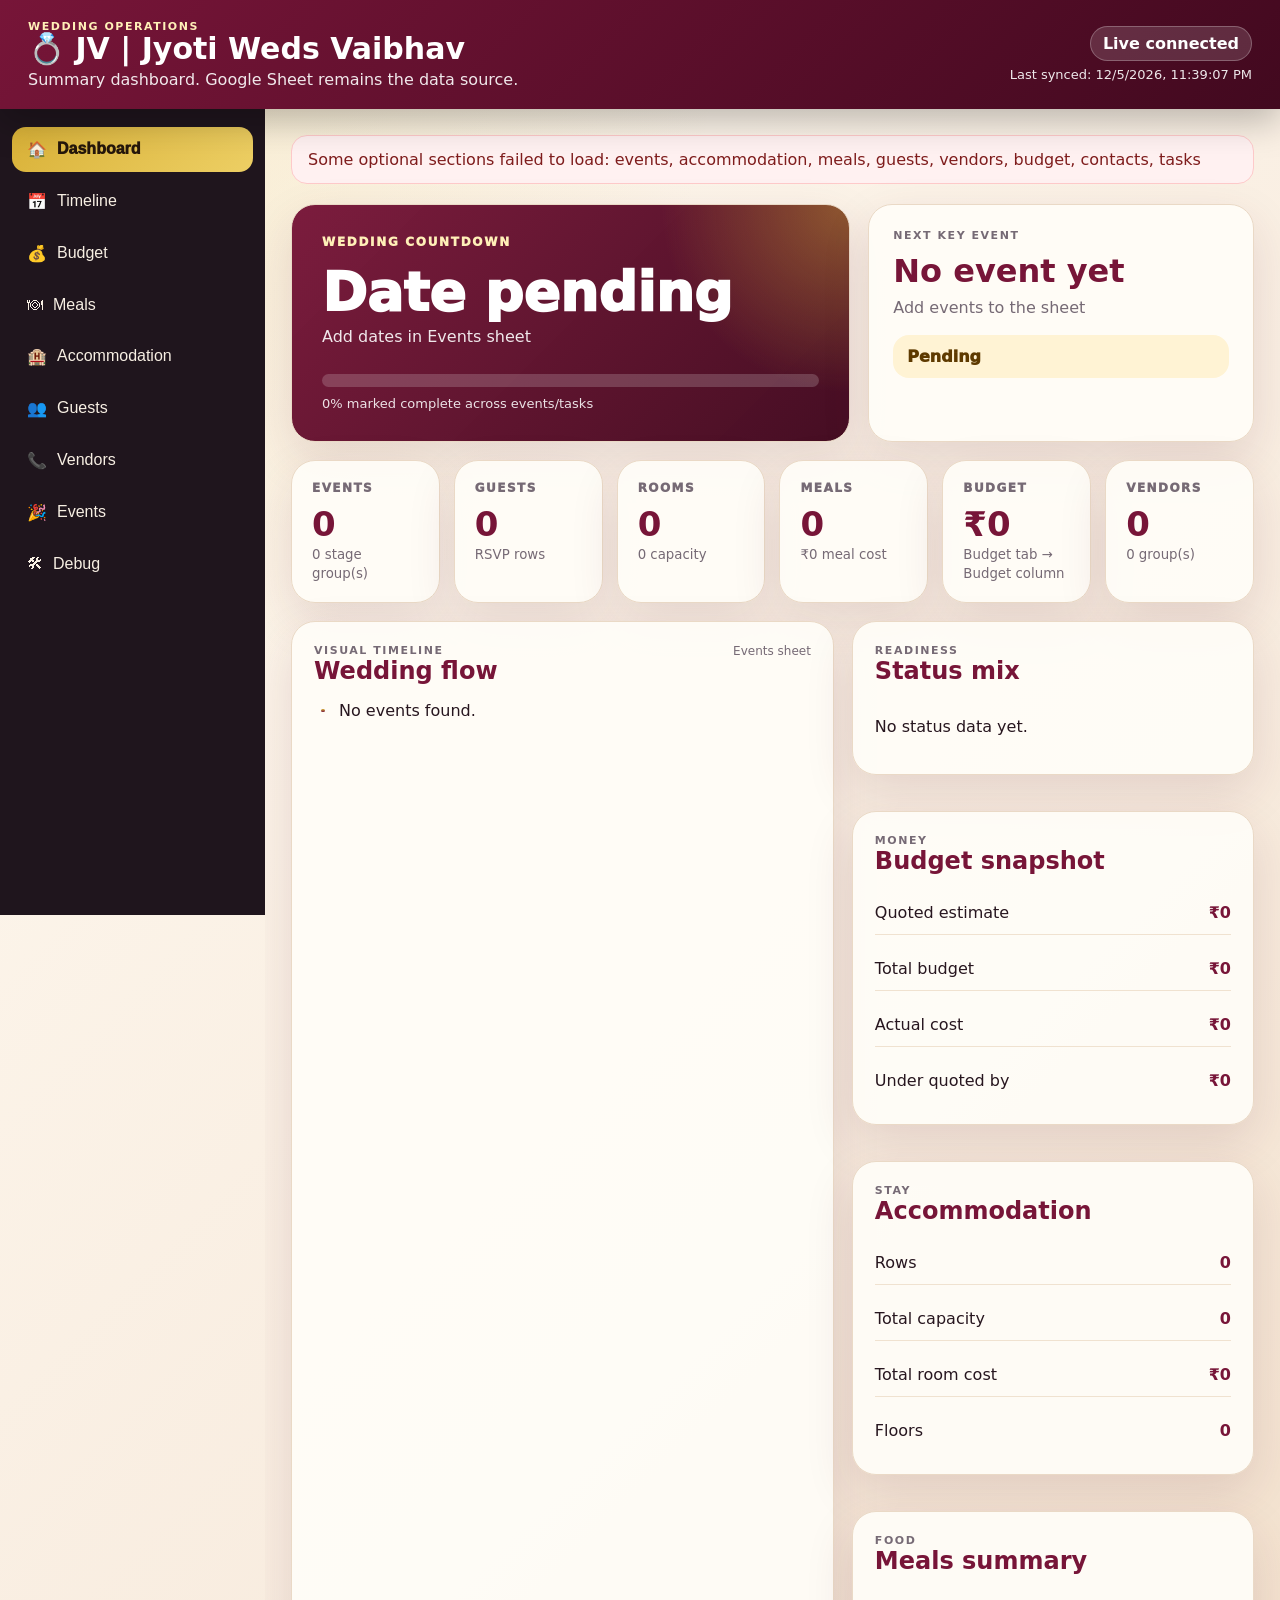
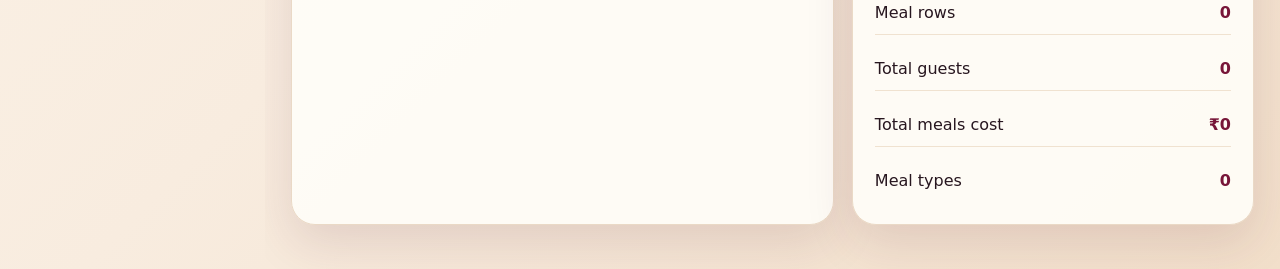
==== commit 6e897148: "Add files via upload" ====
--- a/index.html
+++ b/index.html
@@ -5,322 +5,147 @@
 <meta name="viewport" content="width=device-width, initial-scale=1.0" />
 <title>JV | Jyoti Weds Vaibhav</title>
 <style>
-:root {
-  --maroon:#7b1638;
-  --maroon2:#4a0d22;
-  --gold:#d6af32;
-  --cream:#fff8ed;
-  --card:#fffdf8;
-  --ink:#25151f;
-  --muted:#776a75;
-  --line:#eadac7;
-  --green:#15803d;
-  --amber:#a16207;
-  --red:#b91c1c;
-  --shadow:0 18px 48px rgba(92, 35, 55, .13);
-}
-* { box-sizing:border-box; }
-body {
-  margin:0;
-  font-family:Inter, system-ui, -apple-system, BlinkMacSystemFont, "Segoe UI", sans-serif;
-  color:var(--ink);
-  background:
-    radial-gradient(circle at top left, rgba(214,175,50,.20), transparent 30%),
-    linear-gradient(135deg,#fffaf0,#f7ede0 60%,#f3e5d5);
-}
-.topbar {
-  min-height:92px;
-  padding:20px 28px;
-  background:linear-gradient(135deg,var(--maroon),var(--maroon2));
-  color:white;
-  display:flex;
-  justify-content:space-between;
-  align-items:center;
-  position:sticky;
-  top:0;
-  z-index:20;
-  box-shadow:0 12px 34px rgba(0,0,0,.25);
-}
-.topbar h1 { margin:0; font-size:30px; line-height:1.05; }
-.topbar p { margin:4px 0 0; opacity:.9; }
-.eyebrow {
-  text-transform:uppercase;
-  letter-spacing:.14em;
-  font-size:11px;
-  font-weight:900;
-  color:#f8e9aa;
-}
-.sync { text-align:right; }
-.sync-pill {
-  display:inline-flex;
-  padding:7px 12px;
-  border-radius:999px;
-  background:rgba(255,255,255,.14);
-  border:1px solid rgba(255,255,255,.25);
-  font-weight:800;
-}
-.sync-time { margin-top:6px; font-size:13px; opacity:.9; }
-
-.shell { display:grid; grid-template-columns:260px 1fr; min-height:calc(100vh - 92px); }
-.sidebar {
-  background:#1f151d;
-  padding:18px 12px;
-  position:sticky;
-  top:92px;
-  height:calc(100vh - 92px);
-  overflow:auto;
-}
-.sidebar button {
-  width:100%;
-  border:0;
-  background:transparent;
-  color:#f7efe3;
-  display:flex;
-  gap:10px;
-  align-items:center;
-  padding:13px 15px;
-  margin-bottom:7px;
-  border-radius:14px;
-  font-size:16px;
-  cursor:pointer;
-  text-align:left;
-}
-.sidebar button.active,.sidebar button:hover {
-  background:linear-gradient(135deg,var(--gold),#edcf64);
-  color:#25170b;
-  font-weight:900;
-}
-main { padding:26px; overflow:auto; }
-.tab { display:none; }
-.tab.active { display:block; }
-.notice,.error {
-  border-radius:16px;
-  padding:14px 16px;
-  margin-bottom:20px;
-  border:1px solid;
-}
-.notice { background:#fff8df; border-color:#ead487; color:#684c00; }
-.error { background:#fff1f1; border-color:#fecaca; color:#7f1d1d; display:none; }
-
-.hero-grid { display:grid; grid-template-columns:1.45fr 1fr; gap:18px; margin-bottom:18px; }
-.hero,.panel,.kpi {
-  background:rgba(255,253,248,.93);
-  border:1px solid var(--line);
-  border-radius:24px;
-  box-shadow:var(--shadow);
-}
-.hero {
-  min-height:230px;
-  padding:30px;
-  color:white;
-  background:
-    radial-gradient(circle at top right, rgba(214,175,50,.43), transparent 30%),
-    linear-gradient(135deg,rgba(123,22,56,.96),rgba(74,13,34,.98));
-}
-.hero-label { text-transform:uppercase; letter-spacing:.14em; font-size:12px; font-weight:900; color:#f8e9aa; }
-.hero-title { font-size:52px; font-weight:950; margin:12px 0 2px; }
-.hero-subtitle { opacity:.9; }
-.progress-track { height:13px; border-radius:999px; overflow:hidden; background:rgba(255,255,255,.18); margin-top:28px; }
-.progress-fill { height:100%; width:0%; border-radius:999px; background:linear-gradient(90deg,var(--gold),#fff1b8); }
-.progress-caption { margin-top:9px; font-size:13px; opacity:.88; }
-
-.next { padding:24px; }
-.kicker { text-transform:uppercase; letter-spacing:.13em; color:var(--muted); font-size:11px; font-weight:900; }
-.next h2 { margin:10px 0 8px; font-size:32px; color:var(--maroon); }
-.muted { color:var(--muted); }
-.status-large {
-  margin-top:18px;
-  padding:12px 14px;
-  border-radius:16px;
-  background:#fff3d4;
-  color:#5e3a00;
-  font-weight:900;
-}
-
-.kpi-grid { display:grid; grid-template-columns:repeat(6,minmax(135px,1fr)); gap:14px; margin-bottom:18px; }
-.kpi { padding:20px; }
-.kpi span { display:block; color:var(--muted); font-size:12px; font-weight:900; text-transform:uppercase; letter-spacing:.12em; }
-.kpi strong { display:block; color:var(--maroon); font-size:38px; margin-top:9px; }
-.kpi small { color:var(--muted); }
-
-.dashboard-grid { display:grid; grid-template-columns:1.35fr 1fr; gap:18px; }
-.panel { padding:22px; margin-bottom:18px; }
-.panel.wide { grid-row:span 3; }
-.panel-head { display:flex; justify-content:space-between; gap:12px; margin-bottom:16px; }
-.panel h2 { margin:0; color:var(--maroon); }
-.tiny { color:var(--muted); font-size:12px; }
-
-.timeline { position:relative; padding-left:25px; }
-.timeline:before { content:""; position:absolute; left:7px; top:8px; bottom:8px; width:4px; border-radius:999px; background:linear-gradient(var(--gold),var(--maroon)); }
-.timeline-item { position:relative; padding:0 0 23px 18px; }
-.timeline-dot { position:absolute; left:-25px; top:4px; width:18px; height:18px; border-radius:999px; background:var(--maroon); border:4px solid var(--gold); }
-.timeline-title { font-size:18px; font-weight:950; }
-.timeline-meta { margin-top:4px; font-weight:800; }
-.timeline-note { margin-top:2px; color:var(--muted); font-size:13px; }
-
-.full-timeline { display:grid; gap:18px; }
-.date-group { background:white; border:1px solid var(--line); border-radius:20px; overflow:hidden; }
-.date-heading { padding:14px 18px; background:#f7ead5; color:var(--maroon); font-weight:950; }
-.date-events { padding:15px 18px; }
-
-.bar-list { display:grid; gap:12px; }
-.bar-row { display:grid; grid-template-columns:110px 1fr 42px; gap:10px; align-items:center; }
-.bar-track { height:12px; border-radius:999px; background:#f1e7d8; overflow:hidden; }
-.bar-fill { height:100%; border-radius:999px; background:linear-gradient(90deg,var(--maroon),var(--gold)); }
-
-.snapshot { display:grid; gap:12px; }
-.snapshot-row { display:flex; justify-content:space-between; gap:12px; padding:12px 0; border-bottom:1px solid #f0e2d0; }
-.snapshot-row:last-child { border-bottom:0; }
-.snapshot-row strong { color:var(--maroon); }
-.tag-cloud { display:flex; flex-wrap:wrap; gap:10px; }
-.tag { padding:9px 11px; border-radius:999px; background:#f6ead8; border:1px solid var(--line); font-weight:900; }
-
-.search { width:100%; max-width:480px; padding:13px 15px; border-radius:14px; border:1px solid var(--line); margin:8px 0 16px; font-size:15px; }
-table { width:100%; border-collapse:separate; border-spacing:0; background:white; border-radius:18px; overflow:hidden; }
-th,td { padding:12px 13px; border-bottom:1px solid #eee1d0; text-align:left; font-size:14px; vertical-align:top; }
-th { background:#f6ead8; color:#4c2635; font-weight:950; }
-tr:last-child td { border-bottom:0; }
-.pill { display:inline-flex; padding:5px 10px; border-radius:999px; font-size:12px; font-weight:900; background:#f1e7d8; }
-.status-completed,.status-done { background:#dcfce7; color:#166534; }
-.status-in-progress { background:#fef3c7; color:#92400e; }
-.status-not-started,.status-planned,.status-pending { background:#f1e7d8; color:#5a3920; }
-.status-cancelled { background:#fee2e2; color:#991b1b; }
-pre { white-space:pre-wrap; background:#241820; color:#fff8df; padding:14px; border-radius:14px; overflow:auto; }
-
-@media(max-width:1100px) {
-  .kpi-grid { grid-template-columns:repeat(3,1fr); }
-  .dashboard-grid,.hero-grid { grid-template-columns:1fr; }
-}
-@media(max-width:760px) {
-  .topbar { display:block; }
-  .sync { text-align:left; margin-top:12px; }
-  .shell { grid-template-columns:1fr; }
-  .sidebar { position:relative; top:auto; height:auto; display:flex; gap:8px; overflow:auto; }
-  .sidebar button { white-space:nowrap; margin-bottom:0; }
-  main { padding:16px; }
-  .kpi-grid { grid-template-columns:repeat(2,1fr); }
-  .hero-title { font-size:38px; }
-}
+:root{
+  --maroon:#771538;--maroon-dark:#42091f;--gold:#d9b137;--cream:#fff8ed;--card:#fffdf8;
+  --ink:#27161f;--muted:#766a75;--line:#ead9c6;--shadow:0 18px 48px rgba(90,28,54,.13);
+}
+*{box-sizing:border-box}
+body{
+  margin:0;font-family:Inter,system-ui,-apple-system,BlinkMacSystemFont,"Segoe UI",sans-serif;color:var(--ink);
+  background:radial-gradient(circle at top left,rgba(217,177,55,.20),transparent 32%),linear-gradient(135deg,#fffaf1,#f8ecdf 62%,#f2dfca);
+}
+.topbar{
+  min-height:94px;padding:20px 28px;color:#fff;background:linear-gradient(135deg,var(--maroon),var(--maroon-dark));
+  display:flex;align-items:center;justify-content:space-between;gap:18px;position:sticky;top:0;z-index:20;box-shadow:0 12px 34px rgba(0,0,0,.25);
+}
+.topbar h1{margin:0;font-size:30px;line-height:1.05}.topbar p{margin:5px 0 0;opacity:.9}
+.eyebrow,.kicker{text-transform:uppercase;letter-spacing:.14em;font-size:11px;font-weight:900}
+.eyebrow{color:#fff0b8}.kicker{color:var(--muted)}.sync{text-align:right}
+.sync-pill{display:inline-flex;padding:7px 12px;border-radius:999px;background:rgba(255,255,255,.14);border:1px solid rgba(255,255,255,.25);font-weight:900}
+.sync-time{margin-top:6px;font-size:13px;opacity:.9}
+.shell{display:grid;grid-template-columns:265px 1fr;min-height:calc(100vh - 94px)}
+.sidebar{background:#1f151d;padding:18px 12px;position:sticky;top:94px;height:calc(100vh - 94px);overflow:auto}
+.sidebar button{width:100%;border:0;background:transparent;color:#f7efe3;display:flex;align-items:center;gap:10px;padding:13px 15px;margin-bottom:7px;border-radius:14px;font-size:16px;cursor:pointer;text-align:left}
+.sidebar button.active,.sidebar button:hover{background:linear-gradient(135deg,var(--gold),#edcf64);color:#25170b;font-weight:950}
+main{padding:26px;overflow:auto}.tab{display:none}.tab.active{display:block}
+.error{background:#fff1f1;border:1px solid #fecaca;color:#7f1d1d;display:none;border-radius:16px;padding:14px 16px;margin-bottom:20px}
+.hero-grid{display:grid;grid-template-columns:1.45fr 1fr;gap:18px;margin-bottom:18px}
+.hero,.panel,.kpi,.next{background:rgba(255,253,248,.93);border:1px solid var(--line);border-radius:24px;box-shadow:var(--shadow)}
+.hero{min-height:236px;padding:30px;color:#fff;background:radial-gradient(circle at top right,rgba(217,177,55,.43),transparent 31%),linear-gradient(135deg,rgba(119,21,56,.97),rgba(66,9,31,.98))}
+.hero-label{font-size:12px;font-weight:950;letter-spacing:.14em;text-transform:uppercase;color:#fff0b8}
+.hero-title{font-size:54px;font-weight:950;margin:12px 0 3px}.hero-subtitle{opacity:.9}
+.progress-track{height:13px;border-radius:999px;background:rgba(255,255,255,.18);overflow:hidden;margin-top:28px}
+.progress-fill{height:100%;width:0%;border-radius:999px;background:linear-gradient(90deg,var(--gold),#fff1b8)}
+.progress-caption{margin-top:9px;font-size:13px;opacity:.88}.next{padding:24px}.next h2{margin:10px 0 8px;font-size:32px;color:var(--maroon)}.muted{color:var(--muted)}
+.status-large{margin-top:18px;padding:12px 14px;border-radius:16px;background:#fff3d4;color:#5e3a00;font-weight:950}
+.kpi-grid{display:grid;grid-template-columns:repeat(6,minmax(130px,1fr));gap:14px;margin-bottom:18px}
+.kpi{padding:20px}.kpi span{display:block;color:var(--muted);font-size:12px;font-weight:950;text-transform:uppercase;letter-spacing:.12em}
+.kpi strong{display:block;color:var(--maroon);font-size:34px;margin-top:9px}.kpi small{color:var(--muted)}
+.dashboard-grid{display:grid;grid-template-columns:1.35fr 1fr;gap:18px}.panel{padding:22px;margin-bottom:18px}.panel.wide{grid-row:span 4}
+.panel-head{display:flex;justify-content:space-between;align-items:flex-start;gap:12px;margin-bottom:16px}.panel h2{margin:0;color:var(--maroon)}.tiny{font-size:12px;color:var(--muted)}
+.timeline{position:relative;padding-left:25px}.timeline:before{content:"";position:absolute;left:7px;top:8px;bottom:8px;width:4px;border-radius:999px;background:linear-gradient(var(--gold),var(--maroon))}
+.timeline-item{position:relative;padding:0 0 23px 18px}.timeline-dot{position:absolute;left:-25px;top:4px;width:18px;height:18px;border-radius:999px;background:var(--maroon);border:4px solid var(--gold)}
+.timeline-title{font-size:18px;font-weight:950}.timeline-meta{margin-top:4px;font-weight:850}.timeline-note{margin-top:2px;color:var(--muted);font-size:13px}
+.full-timeline{display:grid;gap:18px}.date-group{background:white;border:1px solid var(--line);border-radius:20px;overflow:hidden}.date-heading{padding:14px 18px;background:#f7ead5;color:var(--maroon);font-weight:950}.date-events{padding:15px 18px}
+.bar-list{display:grid;gap:12px}.bar-row{display:grid;grid-template-columns:120px 1fr 44px;gap:10px;align-items:center}.bar-track{height:12px;border-radius:999px;background:#f1e7d8;overflow:hidden}.bar-fill{height:100%;border-radius:999px;background:linear-gradient(90deg,var(--maroon),var(--gold))}
+.snapshot{display:grid;gap:12px}.snapshot-row{display:flex;justify-content:space-between;gap:12px;padding:12px 0;border-bottom:1px solid #f0e2d0}.snapshot-row:last-child{border-bottom:0}.snapshot-row strong{color:var(--maroon)}
+.tag-cloud{display:flex;flex-wrap:wrap;gap:10px}.tag{padding:9px 11px;border-radius:999px;background:#f6ead8;border:1px solid var(--line);font-weight:900}
+.card-grid{display:grid;grid-template-columns:repeat(auto-fit,minmax(220px,1fr));gap:14px}.mini-card{background:#fff;border:1px solid var(--line);border-radius:18px;padding:16px}.mini-card h3{margin:0 0 6px;color:var(--maroon)}.mini-card .big{font-size:26px;font-weight:950;color:var(--maroon);margin-top:8px}
+.search{width:100%;max-width:480px;padding:13px 15px;border-radius:14px;border:1px solid var(--line);margin:8px 0 16px;font-size:15px}
+table{width:100%;border-collapse:separate;border-spacing:0;background:white;border-radius:18px;overflow:hidden}th,td{padding:12px 13px;border-bottom:1px solid #eee1d0;text-align:left;font-size:14px;vertical-align:top}th{background:#f6ead8;color:#4c2635;font-weight:950}tr:last-child td{border-bottom:0}
+.pill{display:inline-flex;padding:5px 10px;border-radius:999px;font-size:12px;font-weight:950;background:#f1e7d8}.status-completed,.status-done,.status-accepted{background:#dcfce7;color:#166534}.status-in-progress{background:#fef3c7;color:#92400e}.status-not-started,.status-planned,.status-pending,.status-awaiting-response{background:#f1e7d8;color:#5a3920}.status-cancelled,.status-declined{background:#fee2e2;color:#991b1b}
+pre{white-space:pre-wrap;background:#241820;color:#fff8df;padding:14px;border-radius:14px;overflow:auto}
+@media(max-width:1100px){.kpi-grid{grid-template-columns:repeat(3,1fr)}.dashboard-grid,.hero-grid{grid-template-columns:1fr}}
+@media(max-width:760px){.topbar{display:block}.sync{text-align:left;margin-top:12px}.shell{grid-template-columns:1fr}.sidebar{position:relative;top:auto;height:auto;display:flex;gap:8px;overflow:auto}.sidebar button{white-space:nowrap;margin-bottom:0}main{padding:16px}.kpi-grid{grid-template-columns:repeat(2,1fr)}.hero-title{font-size:38px}}
 </style>
 </head>
 <body>
 <header class="topbar">
-  <div>
-    <div class="eyebrow">Wedding Operations</div>
-    <h1>💍 JV | Jyoti Weds Vaibhav</h1>
-    <p>Live summary dashboard powered by Google Sheets</p>
+  <div><div class="eyebrow">Wedding Operations</div><h1>💍 JV | Jyoti Weds Vaibhav</h1><p>Summary dashboard. Google Sheet remains the data source.</p></div>
+  <div class="sync"><div id="syncStatus" class="sync-pill">Connecting…</div><div id="lastUpdated" class="sync-time">Waiting for Google Sheet</div></div>
+</header>
+
+<div class="shell">
+<nav id="nav" class="sidebar"></nav>
+<main>
+<div id="errorBox" class="error"></div>
+
+<section id="Dashboard" class="tab active">
+  <div class="hero-grid">
+    <div class="hero"><div class="hero-label">Wedding countdown</div><div id="countdownMain" class="hero-title">Loading…</div><div id="countdownSub" class="hero-subtitle">Reading event dates</div><div class="progress-track"><div id="planningProgress" class="progress-fill"></div></div><div id="planningCaption" class="progress-caption">Planning progress will appear here</div></div>
+    <div class="next"><div class="kicker">Next key event</div><h2 id="nextEventName">Loading…</h2><div id="nextEventMeta" class="muted">Checking timeline</div><div id="nextEventStatus" class="status-large">—</div></div>
   </div>
-  <div class="sync">
-    <div id="syncStatus" class="sync-pill">Connecting…</div>
-    <div id="lastUpdated" class="sync-time">Waiting for Google Sheet</div>
+  <div class="kpi-grid">
+    <div class="kpi"><span>Events</span><strong id="statEvents">0</strong><small id="eventBreakdown">Timeline</small></div>
+    <div class="kpi"><span>Guests</span><strong id="statGuests">0</strong><small id="guestBreakdown">RSVP summary</small></div>
+    <div class="kpi"><span>Rooms</span><strong id="statRooms">0</strong><small id="roomBreakdown">Accommodation</small></div>
+    <div class="kpi"><span>Meals</span><strong id="statMeals">0</strong><small id="mealBreakdown">Meal plan</small></div>
+    <div class="kpi"><span>Budget</span><strong id="statBudget">₹0</strong><small id="budgetBreakdown">Budget column</small></div>
+    <div class="kpi"><span>Vendors</span><strong id="statVendors">0</strong><small id="vendorBreakdown">Vendor list</small></div>
   </div>
-</header>
-
-<div class="shell">
-  <nav id="nav" class="sidebar"></nav>
-  <main>
-    <div id="errorBox" class="error"></div>
-
-    <section id="Dashboard" class="tab active">
-      <div class="hero-grid">
-        <div class="hero">
-          <div class="hero-label">Wedding countdown</div>
-          <div id="countdownMain" class="hero-title">Loading…</div>
-          <div id="countdownSub" class="hero-subtitle">Reading event dates</div>
-          <div class="progress-track"><div id="planningProgress" class="progress-fill"></div></div>
-          <div id="planningCaption" class="progress-caption">Planning progress will appear here</div>
-        </div>
-        <div class="next panel">
-          <div class="kicker">Next key event</div>
-          <h2 id="nextEventName">Loading…</h2>
-          <div id="nextEventMeta" class="muted">Checking timeline</div>
-          <div id="nextEventStatus" class="status-large">—</div>
-        </div>
-      </div>
-
-      <div class="kpi-grid">
-        <div class="kpi"><span>Events</span><strong id="statEvents">0</strong><small id="eventBreakdown">Timeline</small></div>
-        <div class="kpi"><span>Guests</span><strong id="statGuests">0</strong><small id="guestBreakdown">Guest rows</small></div>
-        <div class="kpi"><span>Stay</span><strong id="statRooms">0</strong><small id="roomBreakdown">Accommodation</small></div>
-        <div class="kpi"><span>Vendors</span><strong id="statVendors">0</strong><small id="vendorBreakdown">Vendor rows</small></div>
-        <div class="kpi"><span>Budget</span><strong id="statBudget">0</strong><small id="budgetBreakdown">Budget rows</small></div>
-        <div class="kpi"><span>Tasks</span><strong id="statTasks">0</strong><small id="taskBreakdown">Checklist</small></div>
-      </div>
-
-      <div class="dashboard-grid">
-        <div class="panel wide">
-          <div class="panel-head">
-            <div><div class="kicker">Visual timeline</div><h2>Wedding flow</h2></div>
-            <div class="tiny">From Events sheet</div>
-          </div>
-          <div id="dashboardTimeline" class="timeline"></div>
-        </div>
-
-        <div class="panel"><div class="panel-head"><div><div class="kicker">Readiness</div><h2>Status mix</h2></div></div><div id="statusBars" class="bar-list"></div></div>
-        <div class="panel"><div class="panel-head"><div><div class="kicker">Money</div><h2>Budget snapshot</h2></div></div><div id="budgetSnapshot" class="snapshot"></div></div>
-        <div class="panel"><div class="panel-head"><div><div class="kicker">Stay</div><h2>Accommodation</h2></div></div><div id="accommodationSummary" class="snapshot"></div></div>
-        <div class="panel"><div class="panel-head"><div><div class="kicker">Team</div><h2>Vendor categories</h2></div></div><div id="vendorSummary" class="tag-cloud"></div></div>
-      </div>
-    </section>
-
-    <section id="Timeline" class="tab"><div class="panel"><div class="panel-head"><div><div class="kicker">Full schedule</div><h2>Timeline by date</h2></div></div><div id="fullTimeline" class="full-timeline"></div></div></section>
-    <section id="Events" class="tab"><div class="panel"><h2>Events</h2><div id="eventsTable"></div></div></section>
-    <section id="Guests" class="tab"><div class="panel"><h2>Guests</h2><input id="guestSearch" class="search" placeholder="Search guests, phone, room, RSVP..." /><div id="guestsTable"></div></div></section>
-    <section id="Accommodation" class="tab"><div class="panel"><h2>Accommodation</h2><div id="roomsTable"></div></div></section>
-    <section id="Vendors" class="tab"><div class="panel"><h2>Vendors</h2><div id="vendorsTable"></div></div></section>
-    <section id="Budget" class="tab"><div class="panel"><h2>Budget</h2><div id="budgetTable"></div></div></section>
-    <section id="Tasks" class="tab"><div class="panel"><h2>Tasks</h2><div id="tasksTable"></div></div></section>
-    <section id="Debug" class="tab"><div class="panel"><h2>Debug</h2><pre id="debugBox">Loading…</pre></div></section>
-  </main>
+  <div class="dashboard-grid">
+    <div class="panel wide"><div class="panel-head"><div><div class="kicker">Visual timeline</div><h2>Wedding flow</h2></div><div class="tiny">Events sheet</div></div><div id="dashboardTimeline" class="timeline"></div></div>
+    <div class="panel"><div class="panel-head"><div><div class="kicker">Readiness</div><h2>Status mix</h2></div></div><div id="statusBars" class="bar-list"></div></div>
+    <div class="panel"><div class="panel-head"><div><div class="kicker">Money</div><h2>Budget snapshot</h2></div></div><div id="budgetSnapshot" class="snapshot"></div></div>
+    <div class="panel"><div class="panel-head"><div><div class="kicker">Stay</div><h2>Accommodation</h2></div></div><div id="accommodationSummary" class="snapshot"></div></div>
+    <div class="panel"><div class="panel-head"><div><div class="kicker">Food</div><h2>Meals summary</h2></div></div><div id="mealsSummary" class="snapshot"></div></div>
+  </div>
+</section>
+
+<section id="Timeline" class="tab"><div class="panel"><div class="panel-head"><div><div class="kicker">Full schedule</div><h2>Timeline by date</h2></div></div><div id="fullTimeline" class="full-timeline"></div></div></section>
+<section id="Budget" class="tab"><div class="panel"><div class="panel-head"><div><div class="kicker">Budget column</div><h2>Budget by category</h2></div></div><div id="budgetCards" class="card-grid"></div><br><div id="budgetTable"></div></div></section>
+<section id="Meals" class="tab"><div class="panel"><h2>Meals</h2><div id="mealCards" class="card-grid"></div><br><div id="mealsTable"></div></div></section>
+<section id="Accommodation" class="tab"><div class="panel"><h2>Accommodation</h2><div id="roomCards" class="card-grid"></div><br><div id="roomsTable"></div></div></section>
+<section id="Guests" class="tab"><div class="panel"><h2>Guests</h2><input id="guestSearch" class="search" placeholder="Search guests, phone, RSVP..." /><div id="guestsTable"></div></div></section>
+<section id="Vendors" class="tab"><div class="panel"><h2>Vendors</h2><div id="vendorSummary" class="tag-cloud"></div><br><div id="vendorsTable"></div></div></section>
+<section id="Events" class="tab"><div class="panel"><h2>Events</h2><div id="eventsTable"></div></div></section>
+<section id="Debug" class="tab"><div class="panel"><h2>Debug</h2><pre id="debugBox">Loading…</pre></div></section>
+</main>
 </div>
 
 <script>
 const CONFIG = {
   spreadsheetId: "1NQOVXmsPdEb3VvGHgDaZfrIao-2azJ_08v97xi2_1xc",
   autoRefreshMs: 60000,
-  sheets: {
-    events: "Events",
-    guests: "Guest List",
-    rooms: "Accomodation",
-    vendors: "Vendor list",
-    budget: "Budget",
-    tasks: "Tasks",
-    dashboard: "Dashboard"
+  modules: {
+    events: ["Events", "Event", "Timeline", "Schedule"],
+    accommodation: ["Accommodation", "Accomodation", "Rooms", "Room List", "Hotel Rooms"],
+    meals: ["Meals", "Meal", "Meal Plan", "Food"],
+    guests: ["Guests", "Guest List", "Invitees"],
+    vendors: ["Vendors", "Vendor list", "Vendor List", "Vendor"],
+    budget: ["Budget", "Budget_DB", "Expenses"],
+    contacts: ["Contacts"],
+    tasks: ["Tasks", "Task List", "Checklist"]
   }
 };
 
-let DATA = { events: [], tasks: [], rooms: [], guests: [], vendors: [], budget: [], dashboard: [] };
+let DATA = {};
 let DEBUG = [];
-let CURRENT_RESOLVE = null;
-let CURRENT_REJECT = null;
-let CURRENT_SHEET = null;
+let CURRENT = { resolve:null, reject:null, sheet:null };
 
 window.google = window.google || {};
 window.google.visualization = window.google.visualization || {};
 window.google.visualization.Query = window.google.visualization.Query || {};
-window.google.visualization.Query.setResponse = function(payload) {
-  if (CURRENT_RESOLVE) {
-    try {
-      const rows = parseGoogleVisualizationPayload(payload, CURRENT_SHEET || "Unknown");
-      DEBUG.push({ type: "success", sheetName: CURRENT_SHEET, rowCount: rows.length });
-      CURRENT_RESOLVE(rows);
-    } catch (error) {
-      CURRENT_REJECT(error);
-    }
-  }
+window.google.visualization.Query.setResponse = function(payload){
+  if(!CURRENT.resolve) return;
+  try{
+    const rows = parsePayload(payload, CURRENT.sheet || "Unknown");
+    DEBUG.push({type:"success", sheetName:CURRENT.sheet, rowCount:rows.length});
+    CURRENT.resolve(rows);
+  }catch(e){ CURRENT.reject(e); }
 };
 
-const tabs = [["Dashboard","🏠"],["Timeline","📅"],["Events","🎉"],["Guests","👥"],["Accommodation","🏨"],["Vendors","📞"],["Budget","💰"],["Tasks","✅"],["Debug","🛠"]];
-
-function initNav() {
+const tabs = [["Dashboard","🏠"],["Timeline","📅"],["Budget","💰"],["Meals","🍽"],["Accommodation","🏨"],["Guests","👥"],["Vendors","📞"],["Events","🎉"],["Debug","🛠"]];
+
+function initNav(){
   const nav = document.getElementById("nav");
-  tabs.forEach(([tab, icon], idx) => {
+  tabs.forEach(([tab, icon], idx)=>{
     const btn = document.createElement("button");
     btn.innerHTML = `<span>${icon}</span><span>${tab}</span>`;
-    if (idx === 0) btn.classList.add("active");
-    btn.onclick = () => {
-      document.querySelectorAll(".tab").forEach(t => t.classList.remove("active"));
-      document.querySelectorAll(".sidebar button").forEach(b => b.classList.remove("active"));
+    if(idx===0) btn.classList.add("active");
+    btn.onclick = ()=>{
+      document.querySelectorAll(".tab").forEach(t=>t.classList.remove("active"));
+      document.querySelectorAll(".sidebar button").forEach(b=>b.classList.remove("active"));
       document.getElementById(tab).classList.add("active");
       btn.classList.add("active");
     };
@@ -328,387 +153,167 @@
   });
 }
 
-async function loadDashboard() {
+async function loadDashboard(){
   DEBUG = [];
   document.getElementById("syncStatus").textContent = "Syncing…";
-  const entries = Object.entries(CONFIG.sheets);
-  const results = [];
-
-  for (const [key, sheetName] of entries) {
-    try {
-      const rows = await loadSheetViaDefaultCallback(sheetName);
-      results.push([key, rows]);
-    } catch (error) {
-      DEBUG.push({ type: "sheet-error", sheetName, message: error.message || "Load failed" });
-      results.push([key, []]);
+  const result = {};
+  for(const [module, aliases] of Object.entries(CONFIG.modules)){
+    result[module] = await loadModule(module, aliases);
+  }
+  DATA = result;
+  document.getElementById("syncStatus").textContent = "Live connected";
+  document.getElementById("lastUpdated").textContent = "Last synced: " + new Date().toLocaleString();
+
+  const failed = DEBUG.filter(x=>x.type==="module-error");
+  const box = document.getElementById("errorBox");
+  if(failed.length){
+    box.style.display = "block";
+    box.textContent = "Some optional sections failed to load: " + failed.map(x=>x.module).join(", ");
+  }else{ box.style.display = "none"; }
+
+  renderAll();
+  renderDebug();
+}
+
+async function loadModule(module, aliases){
+  for(const name of aliases){
+    try{
+      const rows = await loadSheetByName(name);
+      DEBUG.push({type:"module-loaded", module, sheetName:name, rowCount:rows.length});
+      return rows;
+    }catch(e){
+      DEBUG.push({type:"alias-failed", module, sheetName:name, message:e.message});
     }
   }
-
-  DATA = Object.fromEntries(results);
-  document.getElementById("syncStatus").textContent = "Live connected";
-  document.getElementById("lastUpdated").textContent = "Last synced: " + new Date().toLocaleString();
-
-  const failedSheets = DEBUG.filter(item => item.type === "sheet-error");
-  const box = document.getElementById("errorBox");
-  if (failedSheets.length) {
-    box.style.display = "block";
-    box.textContent = "Some tabs failed to load: " + failedSheets.map(x => x.sheetName).join(", ");
-  } else {
-    box.style.display = "none";
-  }
-
-  renderAll();
-  renderDebug();
-}
-
-function loadSheetViaDefaultCallback(sheetName) {
-  return new Promise((resolve, reject) => {
+  DEBUG.push({type:"module-error", module, aliases});
+  return [];
+}
+
+function loadSheetByName(sheetName){
+  return new Promise((resolve,reject)=>{
     const url = "https://docs.google.com/spreadsheets/d/" + CONFIG.spreadsheetId + "/gviz/tq?tqx=out:json&sheet=" + encodeURIComponent(sheetName) + "&t=" + Date.now();
-    DEBUG.push({ type: "request", sheetName, url });
-
+    DEBUG.push({type:"request", sheetName, url});
     let done = false;
     const script = document.createElement("script");
-    const timeout = setTimeout(() => {
-      if (done) return;
-      done = true;
-      cleanup();
-      reject(new Error("Timed out loading sheet tab: " + sheetName));
-    }, 20000);
-
-    CURRENT_RESOLVE = function(rows) {
-      if (done) return;
-      done = true;
-      clearTimeout(timeout);
-      cleanup();
-      resolve(rows);
-    };
-
-    CURRENT_REJECT = function(error) {
-      if (done) return;
-      done = true;
-      clearTimeout(timeout);
-      cleanup();
-      reject(error);
-    };
-
-    CURRENT_SHEET = sheetName;
-
-    script.onerror = function() {
-      if (done) return;
-      done = true;
-      clearTimeout(timeout);
-      cleanup();
-      reject(new Error("Script load failed for sheet tab: " + sheetName));
-    };
-
-    function cleanup() {
-      CURRENT_RESOLVE = null;
-      CURRENT_REJECT = null;
-      CURRENT_SHEET = null;
-      if (script.parentNode) script.parentNode.removeChild(script);
-    }
-
+    const timeout = setTimeout(()=>{ if(done)return; done=true; cleanup(); reject(new Error("Timed out loading " + sheetName)); }, 20000);
+
+    CURRENT.resolve = rows => { if(done)return; done=true; clearTimeout(timeout); cleanup(); resolve(rows); };
+    CURRENT.reject = error => { if(done)return; done=true; clearTimeout(timeout); cleanup(); reject(error); };
+    CURRENT.sheet = sheetName;
+
+    script.onerror = ()=>{ if(done)return; done=true; clearTimeout(timeout); cleanup(); reject(new Error("Script load failed for " + sheetName)); };
+    function cleanup(){ CURRENT.resolve=null; CURRENT.reject=null; CURRENT.sheet=null; if(script.parentNode) script.parentNode.removeChild(script); }
     script.src = url;
     document.body.appendChild(script);
   });
 }
 
-function parseGoogleVisualizationPayload(json, sheetName) {
-  if (!json || json.status === "error") {
-    const message = json && json.errors && json.errors[0] ? json.errors[0].detailed_message || json.errors[0].message : "Unknown error";
-    throw new Error("Google Visualization API error for " + sheetName + ": " + message);
+function parsePayload(json, sheetName){
+  if(!json || json.status==="error"){
+    const msg = json && json.errors && json.errors[0] ? json.errors[0].detailed_message || json.errors[0].message : "Unknown error";
+    throw new Error("Google Visualization API error for " + sheetName + ": " + msg);
   }
-  const cols = (json.table.cols || []).map((col, idx) => col.label || col.id || ("Column " + (idx + 1)));
-  const rows = json.table.rows || [];
-  return rows.map(row => {
+  const cols = (json.table.cols || []).map((c,i)=>cleanHeader(c.label || c.id || ("Column " + (i+1))));
+  return (json.table.rows || []).map(row=>{
     const obj = {};
-    cols.forEach((header, i) => {
-      const cell = row.c && row.c[i] ? row.c[i] : null;
-      obj[header] = cell ? (cell.f || cell.v || "") : "";
-    });
+    cols.forEach((h,i)=>{ const cell = row.c && row.c[i] ? row.c[i] : null; obj[h] = cell ? (cell.f || cell.v || "") : ""; });
     return obj;
-  }).filter(row => Object.values(row).some(value => value !== ""));
-}
-
-function renderAll() {
-  const events = DATA.events || [], tasks = DATA.tasks || [], rooms = DATA.rooms || [], guests = DATA.guests || [], vendors = DATA.vendors || [], budget = DATA.budget || [];
-  setText("statEvents", events.length);
-  setText("statTasks", tasks.length);
-  setText("statRooms", rooms.length);
-  setText("statGuests", guests.length);
-  setText("statVendors", vendors.length);
-  setText("statBudget", budget.length);
-
-  renderCountdown(events);
-  renderNextEvent(events);
-  renderProgress(events, tasks);
-  renderBreakdowns(events, guests, rooms, vendors, budget, tasks);
-  renderTimeline(events);
-  renderFullTimeline(events);
-  renderStatusBars(events, tasks);
-  renderBudgetSnapshot(budget);
-  renderAccommodationSummary(rooms);
-  renderVendorSummary(vendors);
-  renderTables(events, tasks, rooms, vendors, budget, guests);
-}
-
-function getValue(row, possibleKeys) {
-  for (const key of possibleKeys) {
-    if (row[key] !== undefined && row[key] !== null && String(row[key]).trim() !== "") return row[key];
-  }
-  return "";
-}
-
-function parseDateLoose(value) {
-  if (!value) return null;
-  const s = String(value).trim();
-  const ddmmyyyy = s.match(/^(\d{1,2})\/(\d{1,2})\/(\d{4})$/);
-  if (ddmmyyyy) return new Date(Number(ddmmyyyy[3]), Number(ddmmyyyy[2]) - 1, Number(ddmmyyyy[1]));
-  const dateObj = s.match(/^Date\((\d+),(\d+),(\d+)\)$/);
-  if (dateObj) return new Date(Number(dateObj[1]), Number(dateObj[2]), Number(dateObj[3]));
-  const d = new Date(s);
-  return isNaN(d.getTime()) ? null : d;
-}
-
-function eventDate(row) { return parseDateLoose(getValue(row, ["Date", "Event Date", "Start Date"])); }
-function eventName(row) { return getValue(row, ["Event Name", "Event", "Source Task", "Task", "Name"]) || "Event"; }
-function eventStatus(row) { return getValue(row, ["Status", "Current Status"]) || "Planned"; }
-function eventTime(row) { return getValue(row, ["Time", "Start Time", "Timing"]) || ""; }
-function eventStage(row) { return getValue(row, ["Stage", "Venue", "Location"]) || ""; }
-
-function sortedEvents(events) {
-  return [...events].sort((a,b) => {
-    const da = eventDate(a), db = eventDate(b);
-    if (da && db) return da - db;
-    if (da) return -1;
-    if (db) return 1;
-    return 0;
-  });
-}
-
-function renderCountdown(events) {
-  const dates = sortedEvents(events).map(eventDate).filter(Boolean);
-  const mainDate = dates.length ? new Date(dates[dates.length - 1]) : null;
-  if (!mainDate) {
-    setText("countdownMain", "Date pending");
-    setText("countdownSub", "Add dates in Events sheet");
-    return;
-  }
-  const today = new Date();
-  today.setHours(0,0,0,0);
-  mainDate.setHours(0,0,0,0);
-  const diff = Math.ceil((mainDate - today) / (1000*60*60*24));
-  if (diff > 0) {
-    setText("countdownMain", diff + " days");
-    setText("countdownSub", "Wedding milestone: " + formatDate(mainDate));
-  } else if (diff === 0) {
-    setText("countdownMain", "Today");
-    setText("countdownSub", "Wedding day is here");
-  } else {
-    setText("countdownMain", "Completed");
-    setText("countdownSub", Math.abs(diff) + " days since wedding");
-  }
-}
-
-function renderNextEvent(events) {
-  const today = new Date();
-  today.setHours(0,0,0,0);
-  const future = sortedEvents(events).filter(e => {
-    const d = eventDate(e);
-    return d && d >= today;
-  });
-  const next = future[0] || sortedEvents(events)[0];
-  if (!next) {
-    setText("nextEventName", "No event yet");
-    setText("nextEventMeta", "Add events to the sheet");
-    setText("nextEventStatus", "Pending");
-    return;
-  }
-  const d = eventDate(next);
-  setText("nextEventName", eventName(next));
-  setText("nextEventMeta", (d ? formatDate(d) : "") + " " + eventTime(next) + (eventStage(next) ? " • " + eventStage(next) : ""));
-  setText("nextEventStatus", eventStatus(next));
-}
-
-function renderProgress(events, tasks) {
-  const combined = [...events, ...tasks];
-  const total = combined.length || 1;
-  const done = combined.filter(r => {
-    const status = String(getValue(r, ["Status", "Completed", "Done"])).toLowerCase();
-    return status.includes("complete") || status === "done" || status === "true" || status === "yes";
-  }).length;
-  const pct = Math.round(done / total * 100);
-  document.getElementById("planningProgress").style.width = pct + "%";
-  setText("planningCaption", pct + "% marked complete across events/tasks");
-}
-
-function renderBreakdowns(events, guests, rooms, vendors, budget, tasks) {
-  setText("eventBreakdown", (countBy(events, "Stage").length || 1) + " stage group(s)");
-  setText("guestBreakdown", guessBreakdown(guests, ["Side", "RSVP", "RSVP Status"]));
-  setText("roomBreakdown", guessSumText(rooms, ["Capacity", "Qty", "Rooms"], "capacity/qty"));
-  setText("vendorBreakdown", (countBy(vendors, "Vendor Type").length || countBy(vendors, "Category").length || vendors.length) + " category group(s)");
-  setText("budgetBreakdown", budgetTotalText(budget));
-  setText("taskBreakdown", tasks.filter(t => String(getValue(t, ["Status", "Completed"])).toLowerCase().includes("complete")).length + " complete");
-}
-
-function renderTimeline(events) {
-  const el = document.getElementById("dashboardTimeline");
-  const list = sortedEvents(events).slice(0, 8);
-  if (!list.length) { el.innerHTML = "<p>No events found yet.</p>"; return; }
-  el.innerHTML = list.map(e => {
-    const d = eventDate(e);
-    return `<div class="timeline-item"><div class="timeline-dot"></div><div class="timeline-title">${safe(eventName(e))}</div><div class="timeline-meta">${safe(d ? formatDate(d) : "")} ${safe(eventTime(e))}</div><div class="timeline-note">${safe(eventStage(e))} ${eventStatus(e) ? "• " + safe(eventStatus(e)) : ""}</div></div>`;
-  }).join("");
-}
-
-function renderFullTimeline(events) {
-  const el = document.getElementById("fullTimeline");
-  const groups = {};
-  sortedEvents(events).forEach(e => {
-    const d = eventDate(e);
-    const key = d ? formatDate(d) : "No date";
-    groups[key] = groups[key] || [];
-    groups[key].push(e);
-  });
-  el.innerHTML = Object.entries(groups).map(([date, list]) => `<div class="date-group"><div class="date-heading">${safe(date)}</div><div class="date-events timeline">${list.map(e => `<div class="timeline-item"><div class="timeline-dot"></div><div class="timeline-title">${safe(eventName(e))}</div><div class="timeline-meta">${safe(eventTime(e))}</div><div class="timeline-note">${safe(eventStage(e))} • ${safe(eventStatus(e))}</div></div>`).join("")}</div></div>`).join("") || "<p>No timeline found.</p>";
-}
-
-function renderStatusBars(events, tasks) {
-  const el = document.getElementById("statusBars");
-  const groups = countBy([...events, ...tasks], "Status");
-  const total = groups.reduce((a,b) => a + b.count, 0) || 1;
-  if (!groups.length) { el.innerHTML = "<p>No status data yet.</p>"; return; }
-  el.innerHTML = groups.map(g => {
-    const pct = Math.round(g.count / total * 100);
-    return `<div class="bar-row"><strong>${safe(g.name)}</strong><div class="bar-track"><div class="bar-fill" style="width:${pct}%"></div></div><span>${g.count}</span></div>`;
-  }).join("");
-}
-
-function renderBudgetSnapshot(budget) {
-  const totalBudget = sumAny(budget, ["Budget", "Planned", "Quoted"]);
-  const totalCost = sumAny(budget, ["Cost", "Actual"]);
-  const paid = sumAny(budget, ["Paid", "Paid Amount"]);
-  const pending = sumAny(budget, ["Pending", "Balance"]);
-  document.getElementById("budgetSnapshot").innerHTML = `<div class="snapshot-row"><span>Estimated budget</span><strong>${money(totalBudget)}</strong></div><div class="snapshot-row"><span>Actual / cost</span><strong>${money(totalCost)}</strong></div><div class="snapshot-row"><span>Paid</span><strong>${money(paid)}</strong></div><div class="snapshot-row"><span>Pending</span><strong>${money(pending)}</strong></div>`;
-}
-
-function renderAccommodationSummary(rooms) {
-  const capacity = sumAny(rooms, ["Capacity"]);
-  const qty = sumAny(rooms, ["Qty", "Rooms"]);
-  const groups = countBy(rooms, "Day");
-  document.getElementById("accommodationSummary").innerHTML = `<div class="snapshot-row"><span>Accommodation rows</span><strong>${rooms.length}</strong></div><div class="snapshot-row"><span>Total quantity</span><strong>${formatNumber(qty)}</strong></div><div class="snapshot-row"><span>Total capacity</span><strong>${formatNumber(capacity)}</strong></div><div class="snapshot-row"><span>Day groups</span><strong>${groups.length || "—"}</strong></div>`;
-}
-
-function renderVendorSummary(vendors) {
-  const groups = countBy(vendors, "Vendor Type").length ? countBy(vendors, "Vendor Type") : countBy(vendors, "Category");
-  document.getElementById("vendorSummary").innerHTML = groups.length ? groups.map(g => `<span class="tag">${safe(g.name)} · ${g.count}</span>`).join("") : "<p>No vendor categories yet.</p>";
-}
-
-function renderTables(events, tasks, rooms, vendors, budget, guests) {
-  renderTable("eventsTable", events);
-  renderTable("tasksTable", tasks);
-  renderTable("roomsTable", rooms);
-  renderTable("vendorsTable", vendors);
-  renderTable("budgetTable", budget);
-  renderGuests(guests);
-}
-
-function renderGuests(guests) {
-  const search = document.getElementById("guestSearch");
-  const render = () => {
-    const query = search.value.toLowerCase();
-    renderTable("guestsTable", guests.filter(g => JSON.stringify(g).toLowerCase().includes(query)));
-  };
-  search.oninput = render;
-  render();
-}
-
-function renderTable(id, rows) {
-  const el = document.getElementById(id);
-  if (!rows || !rows.length) { el.innerHTML = "<p>No data found yet.</p>"; return; }
-  const keys = Object.keys(rows[0]);
-  el.innerHTML = `<table><thead><tr>${keys.map(k => `<th>${safe(k)}</th>`).join("")}</tr></thead><tbody>${rows.map(row => `<tr>${keys.map(k => `<td>${formatCell(k, row[k])}</td>`).join("")}</tr>`).join("")}</tbody></table>`;
-}
-
-function renderDebug() {
-  document.getElementById("debugBox").textContent = JSON.stringify({
-    version: "jv-beautiful-single-html-v1",
-    source: "Google Visualization API default callback",
-    spreadsheetId: CONFIG.spreadsheetId,
-    loadedCounts: {
-      events: (DATA.events || []).length,
-      tasks: (DATA.tasks || []).length,
-      rooms: (DATA.rooms || []).length,
-      guests: (DATA.guests || []).length,
-      vendors: (DATA.vendors || []).length,
-      budget: (DATA.budget || []).length,
-      dashboard: (DATA.dashboard || []).length
-    },
-    log: DEBUG
-  }, null, 2);
-}
-
-function countBy(rows, key) {
-  const map = {};
-  rows.forEach(row => {
-    const val = getValue(row, [key]);
-    if (!val) return;
-    map[val] = (map[val] || 0) + 1;
-  });
-  return Object.entries(map).map(([name, count]) => ({ name, count })).sort((a,b) => b.count - a.count);
-}
-
-function guessBreakdown(rows, keys) {
-  for (const key of keys) {
-    const groups = countBy(rows, key);
-    if (groups.length) return groups.slice(0,2).map(g => `${g.name}: ${g.count}`).join(" • ");
-  }
-  return "Guest list rows";
-}
-
-function guessSumText(rows, keys, label) {
-  for (const key of keys) {
-    const total = sumColumn(rows, key);
-    if (total > 0) return formatNumber(total) + " " + label;
-  }
-  return "Accommodation rows";
-}
-
-function sumAny(rows, keys) {
-  return keys.reduce((best, key) => Math.max(best, sumColumn(rows, key)), 0);
-}
-
-function sumColumn(rows, key) {
-  return rows.reduce((sum, row) => {
-    const raw = row[key];
-    if (raw === undefined || raw === null || raw === "") return sum;
-    const num = Number(String(raw).replace(/[^0-9.-]/g, ""));
-    return isNaN(num) ? sum : sum + num;
-  }, 0);
-}
-
-function budgetTotalText(rows) {
-  const total = sumAny(rows, ["Budget", "Planned", "Cost", "Actual", "Quoted"]);
-  return total > 0 ? money(total) : "Budget rows";
-}
-
-function formatCell(key, value) {
-  const text = safe(value);
-  if (String(key).toLowerCase().includes("status")) {
-    const cls = "status-" + String(text).toLowerCase().replace(/\s+/g, "-");
-    return `<span class="pill ${cls}">${text}</span>`;
-  }
-  return text;
-}
-
-function setText(id, value) { document.getElementById(id).textContent = value; }
-function money(value) { return value ? "₹" + Number(value).toLocaleString("en-IN") : "—"; }
-function formatNumber(value) { return value ? Number(value).toLocaleString("en-IN") : "—"; }
-function formatDate(date) { return date.toLocaleDateString("en-IN", { day:"2-digit", month:"short", year:"numeric" }); }
-function safe(value) {
-  if (value === null || value === undefined) return "";
-  return String(value).replace(/[&<>"']/g, char => ({ "&":"&amp;", "<":"&lt;", ">":"&gt;", '"':"&quot;", "'":"&#039;" }[char]));
-}
+  }).filter(row=>Object.values(row).some(v=>String(v).trim() !== ""));
+}
+
+function cleanHeader(h){ return String(h || "").replace(/\s+/g," ").trim(); }
+function dataRows(rows, keys){ return rows.filter(r => keys.some(k => String(r[k] || "").trim() !== "")); }
+function val(row, keys){ for(const k of keys) if(row[k]!==undefined && row[k]!==null && String(row[k]).trim()!=="") return row[k]; return ""; }
+function toNum(v){ if(v===undefined||v===null||v==="") return 0; const n=Number(String(v).replace(/[^0-9.-]/g,"")); return isNaN(n)?0:n; }
+function sum(rows, key){ return rows.reduce((a,r)=>a+toNum(r[key]),0); }
+function money(v){ return v ? "₹" + Number(v).toLocaleString("en-IN") : "₹0"; }
+function num(v){ return v ? Number(v).toLocaleString("en-IN") : "0"; }
+function setText(id,v){ const el=document.getElementById(id); if(el) el.textContent=v; }
+function safe(v){ if(v===null||v===undefined)return ""; return String(v).replace(/[&<>"']/g,c=>({"&":"&amp;","<":"&lt;",">":"&gt;",'"':"&quot;","'":"&#039;"}[c])); }
+
+function parseDate(v){
+  if(!v) return null; const s=String(v).trim();
+  const dd=s.match(/^(\d{1,2})\/(\d{1,2})\/(\d{4})$/); if(dd) return new Date(+dd[3],+dd[2]-1,+dd[1]);
+  const gd=s.match(/^Date\((\d+),(\d+),(\d+)\)$/); if(gd) return new Date(+gd[1],+gd[2],+gd[3]);
+  const d=new Date(s); return isNaN(d.getTime()) ? null : d;
+}
+function fmtDate(d){ return d.toLocaleDateString("en-IN",{day:"2-digit",month:"short",year:"numeric"}); }
+function eventDate(r){ return parseDate(val(r,["Date","Event Date","Start Date"])); }
+function eventName(r){ return val(r,["Event Name","Event","Source Task","Task","Name"]) || "Event"; }
+function eventStatus(r){ return val(r,["Status","Current Status"]) || "Planned"; }
+function eventTime(r){ return val(r,["Time","Start Time","Timing"]) || ""; }
+function eventStage(r){ return val(r,["Stage","Venue","Location"]) || ""; }
+function sortedEvents(rows){ return [...rows].sort((a,b)=>{ const da=eventDate(a),db=eventDate(b); if(da&&db)return da-db; if(da)return -1; if(db)return 1; return 0; }); }
+
+function renderAll(){
+  const events = DATA.events || [];
+  const accommodation = dataRows(DATA.accommodation || [], ["Room Type","Room","Room Number"]);
+  const meals = dataRows(DATA.meals || [], ["Meal Type","Meal"]);
+  const guests = dataRows(DATA.guests || [], ["Guest ID","Name"]);
+  const vendors = dataRows(DATA.vendors || [], ["Vendor ID","Vendor","Vendor Name"]);
+  const budget = dataRows(DATA.budget || [], ["Budget ID","Item","Category"]);
+  const tasks = DATA.tasks || [];
+
+  const totalBudget = sum(budget, "Budget"); // primary rule: Budget tab column F/header Budget
+
+  setText("statEvents", events.length); setText("statGuests", guests.length); setText("statRooms", accommodation.length);
+  setText("statMeals", meals.length); setText("statVendors", vendors.length); setText("statBudget", money(totalBudget));
+  setText("budgetBreakdown", "Budget tab → Budget column"); setText("roomBreakdown", num(sum(accommodation,"Person Per Room")) + " capacity");
+  setText("mealBreakdown", money(sum(meals,"Total")) + " meal cost"); setText("guestBreakdown", rsvpText(guests));
+  setText("vendorBreakdown", countBy(vendors,"Vendor Type").length + " group(s)"); setText("eventBreakdown", countBy(events,"Stage").length + " stage group(s)");
+
+  renderCountdown(events); renderNextEvent(events); renderProgress(events, tasks); renderTimeline(events); renderFullTimeline(events);
+  renderStatusBars(events,tasks); renderBudgetSnapshot(budget); renderAccommodationSummary(accommodation); renderMealsSummary(meals);
+  renderBudgetCards(budget); renderMealCards(meals); renderRoomCards(accommodation); renderVendorSummary(vendors);
+  renderTable("eventsTable", events); renderTable("roomsTable", accommodation); renderTable("mealsTable", meals); renderTable("vendorsTable", vendors); renderTable("budgetTable", budget); renderGuests(guests);
+}
+
+function renderCountdown(events){
+  const dates=sortedEvents(events).map(eventDate).filter(Boolean); const main=dates.length?new Date(dates[dates.length-1]):null;
+  if(!main){setText("countdownMain","Date pending");setText("countdownSub","Add dates in Events sheet");return;}
+  const today=new Date(); today.setHours(0,0,0,0); main.setHours(0,0,0,0); const diff=Math.ceil((main-today)/86400000);
+  setText("countdownMain", diff>0 ? diff+" days" : diff===0 ? "Today" : "Completed");
+  setText("countdownSub", diff>=0 ? "Wedding milestone: "+fmtDate(main) : Math.abs(diff)+" days since wedding");
+}
+function renderNextEvent(events){
+  const today=new Date(); today.setHours(0,0,0,0); const future=sortedEvents(events).filter(e=>{const d=eventDate(e);return d&&d>=today;});
+  const next=future[0]||sortedEvents(events)[0]; if(!next){setText("nextEventName","No event yet");setText("nextEventMeta","Add events to the sheet");setText("nextEventStatus","Pending");return;}
+  const d=eventDate(next); setText("nextEventName",eventName(next)); setText("nextEventMeta",(d?fmtDate(d):"")+" "+eventTime(next)+(eventStage(next)?" • "+eventStage(next):"")); setText("nextEventStatus",eventStatus(next));
+}
+function renderProgress(events,tasks){
+  const all=[...events,...tasks]; const done=all.filter(r=>String(val(r,["Status","Completed","Done"])).toLowerCase().match(/complete|done|true|yes/)).length; const pct=Math.round(done/(all.length||1)*100);
+  document.getElementById("planningProgress").style.width=pct+"%"; setText("planningCaption",pct+"% marked complete across events/tasks");
+}
+function renderTimeline(events){
+  const list=sortedEvents(events).slice(0,8); const el=document.getElementById("dashboardTimeline");
+  el.innerHTML=list.length?list.map(e=>{const d=eventDate(e);return `<div class="timeline-item"><div class="timeline-dot"></div><div class="timeline-title">${safe(eventName(e))}</div><div class="timeline-meta">${safe(d?fmtDate(d):"")} ${safe(eventTime(e))}</div><div class="timeline-note">${safe(eventStage(e))} • ${safe(eventStatus(e))}</div></div>`;}).join(""):"<p>No events found.</p>";
+}
+function renderFullTimeline(events){
+  const groups={}; sortedEvents(events).forEach(e=>{const d=eventDate(e);const k=d?fmtDate(d):"No date";(groups[k]=groups[k]||[]).push(e);});
+  document.getElementById("fullTimeline").innerHTML=Object.entries(groups).map(([date,list])=>`<div class="date-group"><div class="date-heading">${safe(date)}</div><div class="date-events timeline">${list.map(e=>`<div class="timeline-item"><div class="timeline-dot"></div><div class="timeline-title">${safe(eventName(e))}</div><div class="timeline-meta">${safe(eventTime(e))}</div><div class="timeline-note">${safe(eventStage(e))} • ${safe(eventStatus(e))}</div></div>`).join("")}</div></div>`).join("")||"<p>No timeline found.</p>";
+}
+function renderStatusBars(events,tasks){
+  const groups=countBy([...events,...tasks],"Status"); const total=groups.reduce((a,b)=>a+b.count,0)||1;
+  document.getElementById("statusBars").innerHTML=groups.length?groups.map(g=>{const pct=Math.round(g.count/total*100);return `<div class="bar-row"><strong>${safe(g.name)}</strong><div class="bar-track"><div class="bar-fill" style="width:${pct}%"></div></div><span>${g.count}</span></div>`;}).join(""):"<p>No status data yet.</p>";
+}
+function renderBudgetSnapshot(budget){
+  const quoted=sum(budget,"Quoted"), planned=sum(budget,"Budget"), actual=sum(budget,"Actual Cost"), variance=quoted-planned;
+  document.getElementById("budgetSnapshot").innerHTML=`<div class="snapshot-row"><span>Quoted estimate</span><strong>${money(quoted)}</strong></div><div class="snapshot-row"><span>Total budget</span><strong>${money(planned)}</strong></div><div class="snapshot-row"><span>Actual cost</span><strong>${money(actual)}</strong></div><div class="snapshot-row"><span>Under quoted by</span><strong>${money(variance)}</strong></div>`;
+}
+function renderAccommodationSummary(rows){ document.getElementById("accommodationSummary").innerHTML=`<div class="snapshot-row"><span>Rows</span><strong>${rows.length}</strong></div><div class="snapshot-row"><span>Total capacity</span><strong>${num(sum(rows,"Person Per Room"))}</strong></div><div class="snapshot-row"><span>Total room cost</span><strong>${money(sum(rows,"Total Cost"))}</strong></div><div class="snapshot-row"><span>Floors</span><strong>${countBy(rows,"Floor").length}</strong></div>`; }
+function renderMealsSummary(rows){ document.getElementById("mealsSummary").innerHTML=`<div class="snapshot-row"><span>Meal rows</span><strong>${rows.length}</strong></div><div class="snapshot-row"><span>Total guests</span><strong>${num(sum(rows,"Guest"))}</strong></div><div class="snapshot-row"><span>Total meals cost</span><strong>${money(sum(rows,"Total"))}</strong></div><div class="snapshot-row"><span>Meal types</span><strong>${countBy(rows,"Meal Type").length}</strong></div>`; }
+function renderBudgetCards(rows){ document.getElementById("budgetCards").innerHTML=groupSum(rows,"Category","Budget").map(g=>`<div class="mini-card"><h3>${safe(g.name||"Uncategorized")}</h3><div class="muted">${g.count} item(s)</div><div class="big">${money(g.sum)}</div></div>`).join(""); }
+function renderMealCards(rows){ document.getElementById("mealCards").innerHTML=rows.map(r=>`<div class="mini-card"><h3>${safe(r["Meal Type"]||r["Meal"]||"Meal")}</h3><div class="muted">${safe(r["Date"]||"")}</div><div>${num(toNum(r["Guest"]))} guests × ${money(toNum(r["Per Plate"]))}</div><div class="big">${money(toNum(r["Total"]))}</div></div>`).join(""); }
+function renderRoomCards(rows){ document.getElementById("roomCards").innerHTML=groupSum(rows,"Room Type","Person Per Room").map(g=>`<div class="mini-card"><h3>${safe(g.name||"Room")}</h3><div class="muted">${g.count} row(s)</div><div class="big">${num(g.sum)} capacity</div></div>`).join(""); }
+function renderVendorSummary(vendors){ const groups=countBy(vendors,"Vendor Type"); document.getElementById("vendorSummary").innerHTML=groups.length?groups.map(g=>`<span class="tag">${safe(g.name)} · ${g.count}</span>`).join(""):"<p>No vendor categories yet.</p>"; }
+
+function renderGuests(guests){ const search=document.getElementById("guestSearch"); const render=()=>{const q=search.value.toLowerCase();renderTable("guestsTable",guests.filter(g=>JSON.stringify(g).toLowerCase().includes(q)));}; search.oninput=render; render(); }
+function renderTable(id, rows){ const el=document.getElementById(id); if(!rows||!rows.length){el.innerHTML="<p>No data found yet.</p>";return;} const keys=Object.keys(rows[0]); el.innerHTML=`<table><thead><tr>${keys.map(k=>`<th>${safe(k)}</th>`).join("")}</tr></thead><tbody>${rows.map(r=>`<tr>${keys.map(k=>`<td>${formatCell(k,r[k])}</td>`).join("")}</tr>`).join("")}</tbody></table>`; }
+function formatCell(k,v){ const t=safe(v); if(String(k).toLowerCase().includes("status")){const cls="status-"+String(t).toLowerCase().replace(/\s+/g,"-"); return `<span class="pill ${cls}">${t}</span>`;} return t; }
+function countBy(rows,key){ const m={}; rows.forEach(r=>{const x=val(r,[key]); if(x)m[x]=(m[x]||0)+1;}); return Object.entries(m).map(([name,count])=>({name,count})).sort((a,b)=>b.count-a.count); }
+function groupSum(rows,gk,sk){ const m={}; rows.forEach(r=>{const name=val(r,[gk])||"Other"; m[name]=m[name]||{name,count:0,sum:0}; m[name].count++; m[name].sum+=toNum(r[sk]);}); return Object.values(m).sort((a,b)=>b.sum-a.sum); }
+function rsvpText(rows){ const g=countBy(rows,"RSVP Status"); return g.length?g.map(x=>`${x.name}: ${x.count}`).join(" • "):"RSVP rows"; }
+function renderDebug(){ document.getElementById("debugBox").textContent=JSON.stringify({version:"JV Git TabName Fix v3", mapping:"sheet names + aliases only, no gid", spreadsheetId:CONFIG.spreadsheetId, groups:Object.fromEntries(Object.entries(DATA).map(([k,v])=>[k,v.length])), log:DEBUG},null,2); }
 
 initNav();
 loadDashboard();
